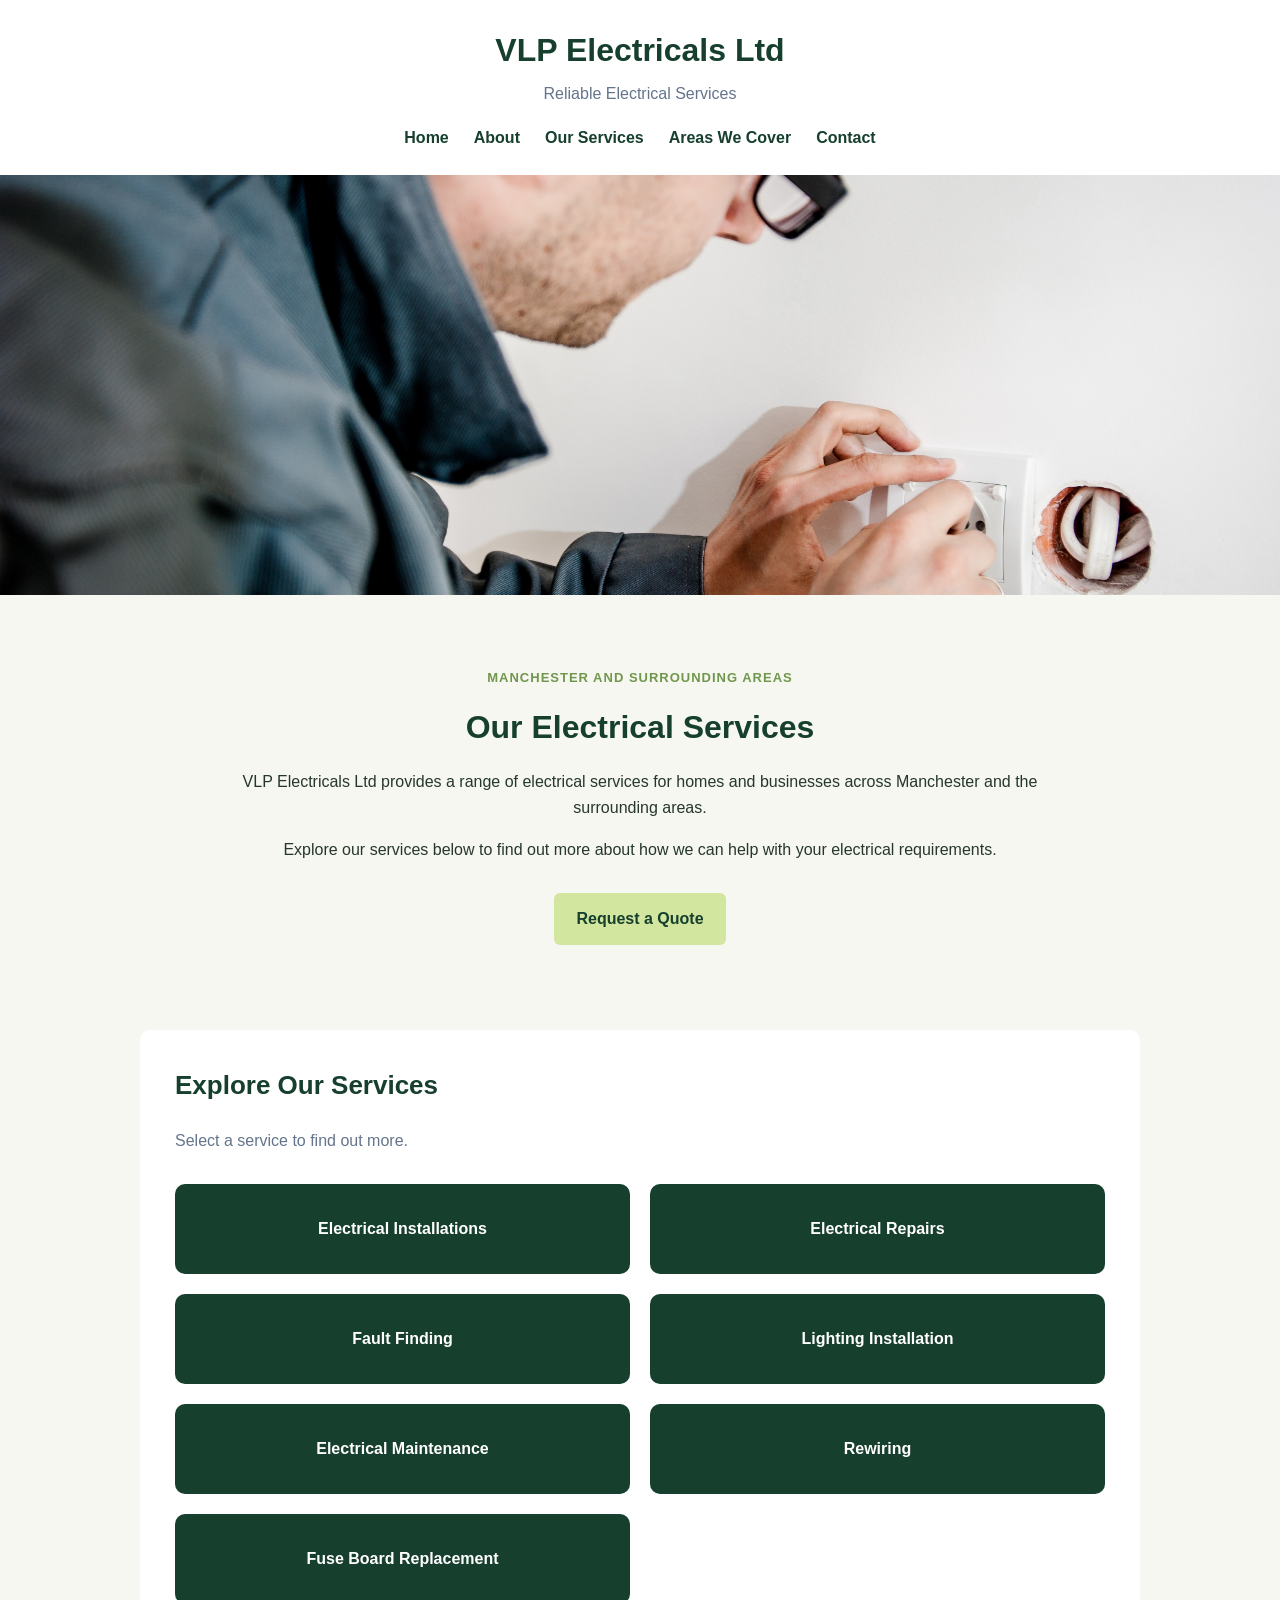
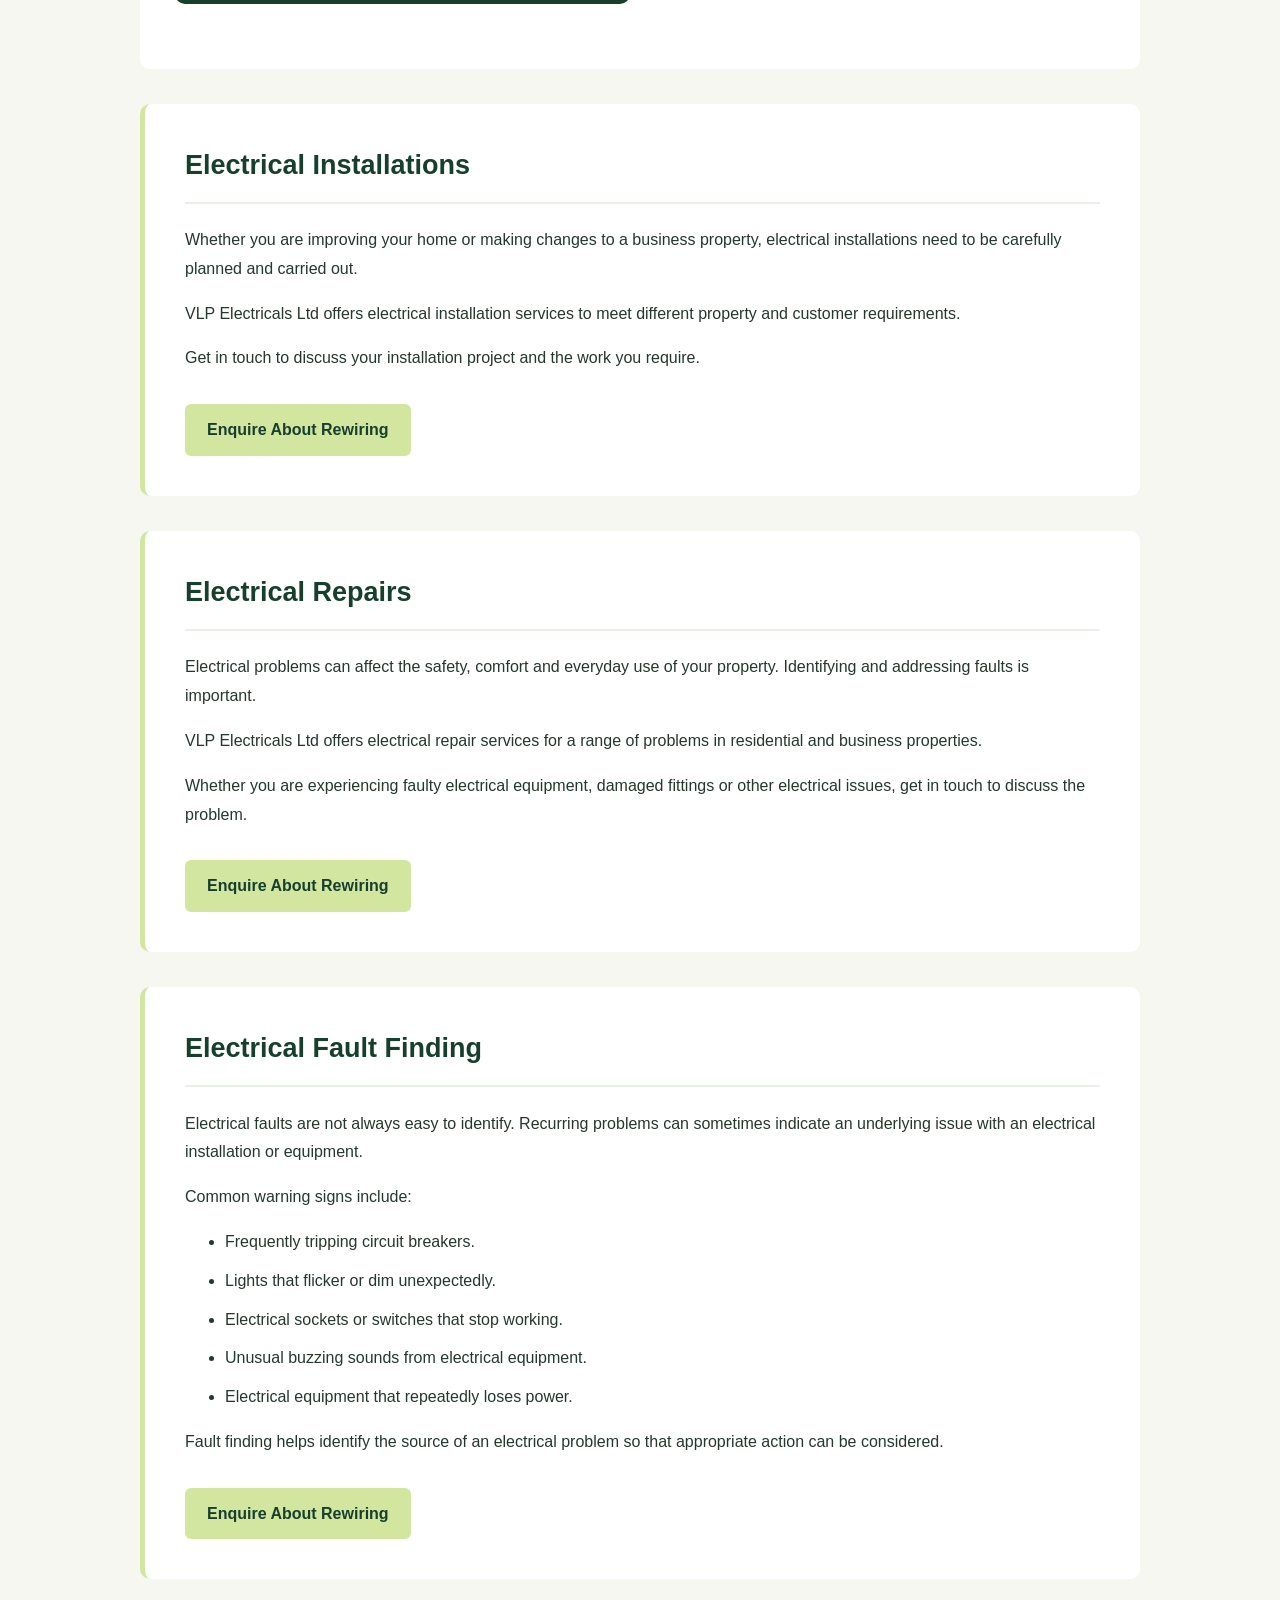
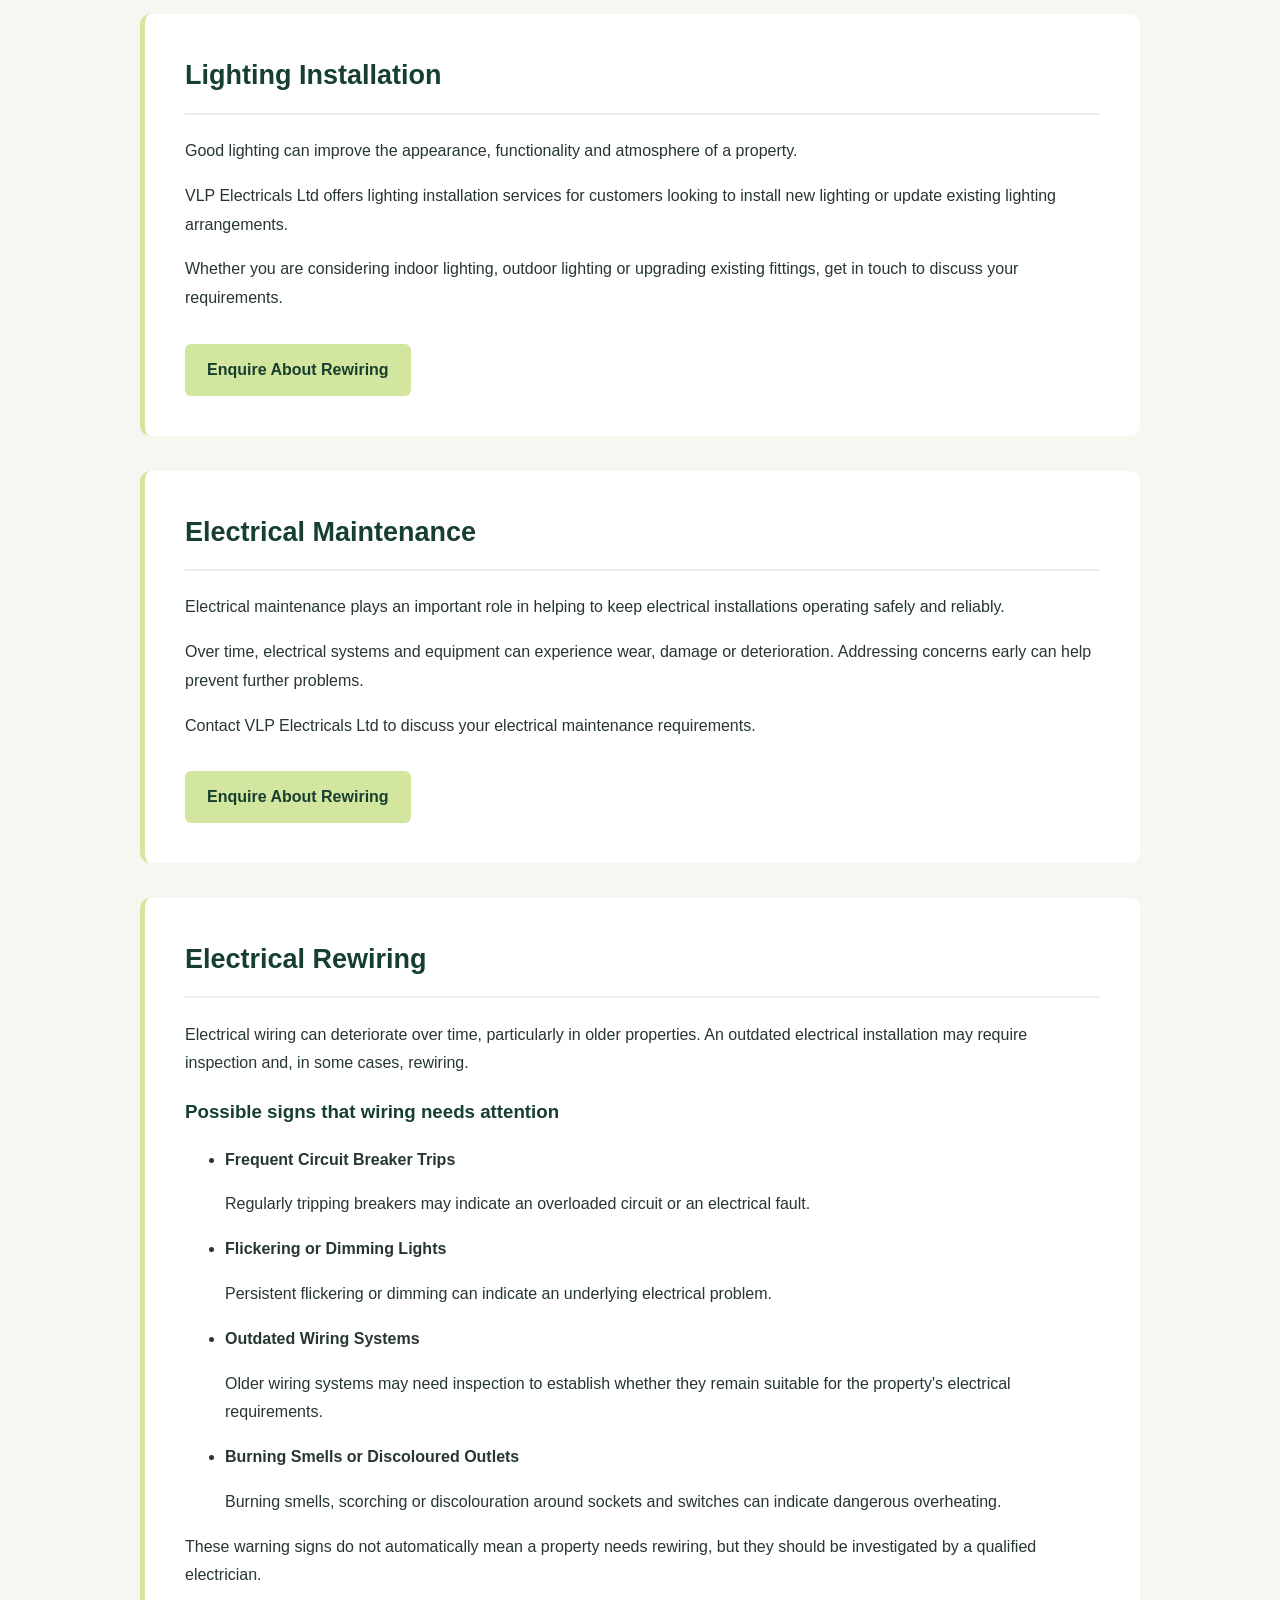
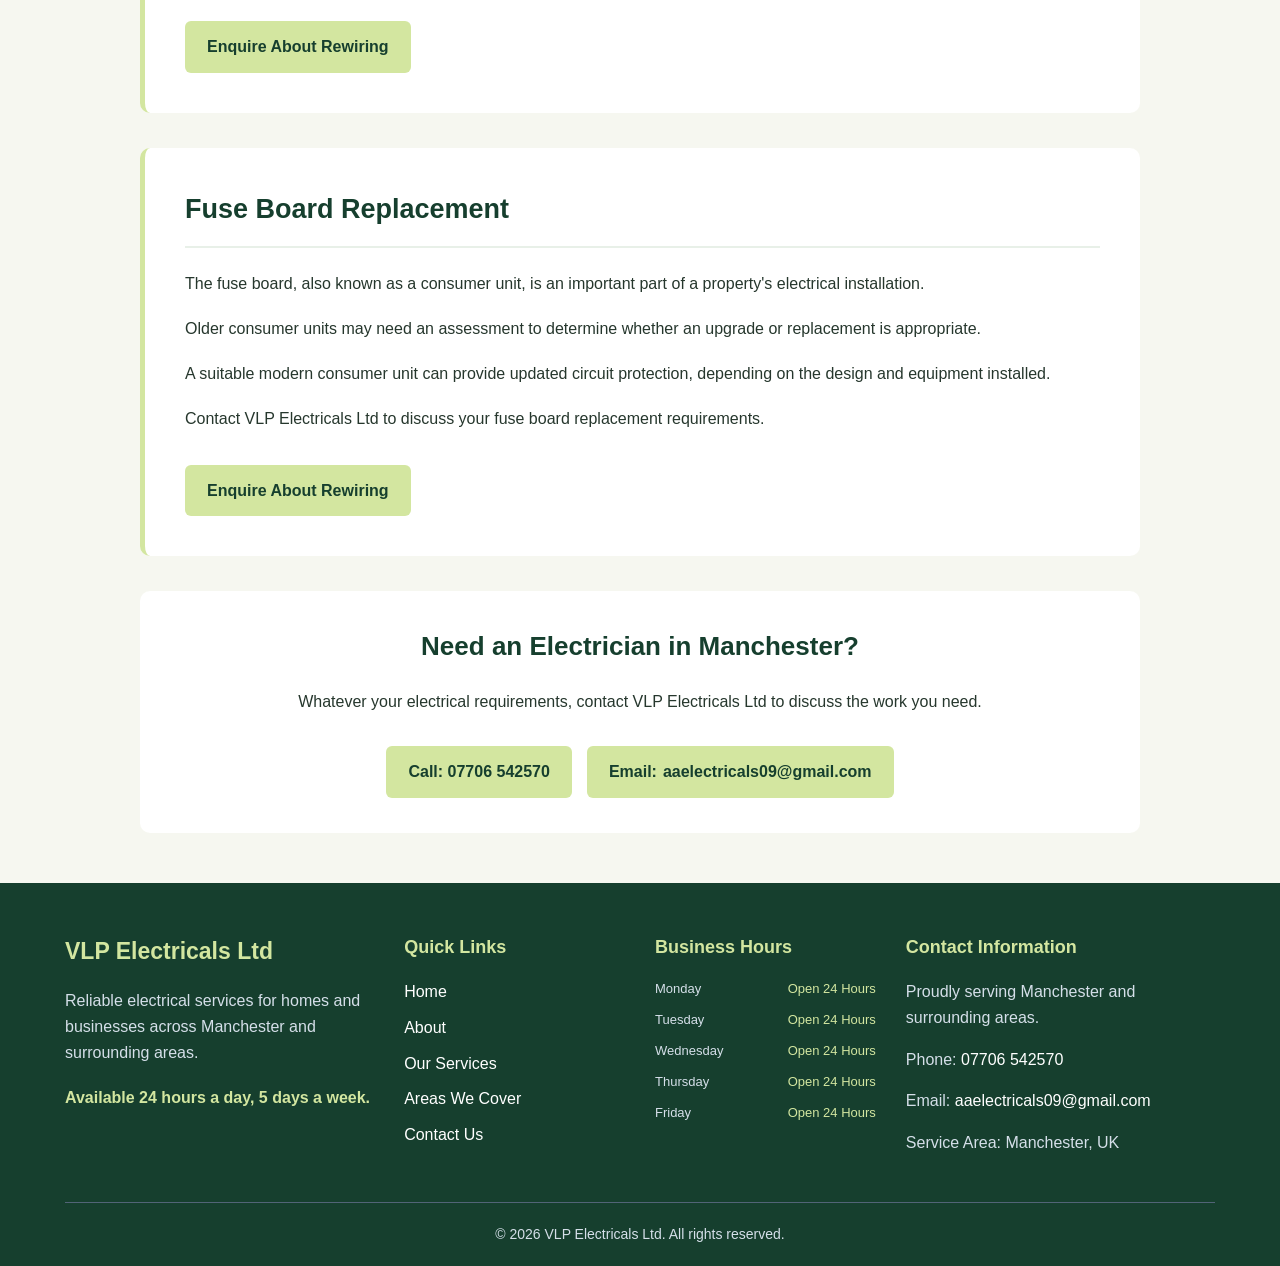
==== services.html @ bc50b450 "Initial commit - VLP Electricals website" ====
<!DOCTYPE html>
<html lang="en">

<head>
    <meta charset="UTF-8">
    <meta name="viewport" content="width=device-width, initial-scale=1.0">

    <title>Electrical Services Manchester | VLP Electricals Ltd</title>

    <meta name="description"
        content="Explore electrical installations, repairs, fault finding, lighting, maintenance, rewiring and fuse board replacement by VLP Electricals Ltd across Manchester.">

    <link rel="stylesheet" href="style.css">
</head>

<body>

    <!-- Business heading -->
    <header class="site-header">

        <h1>VLP Electricals Ltd</h1>
        <p>Reliable Electrical Services</p>

        <nav class="navigation">
            <a href="index.html">Home</a>
            <a href="about.html">About</a>
            <a href="services.html">Our Services</a>
            <a href="areas.html">Areas We Cover</a>
            <a href="contact.html">Contact</a>
        </nav>

    </header>


    <main>

        <!-- Background photograph -->
        <section class="hero-image">
            <img
                src="image/jarmoluk-electrician-1080561.jpg"
                alt="Electrician carrying out electrical work">
        </section>


        <!-- Services introduction -->
        <section class="introduction">

            <p class="location-label">
                Manchester and surrounding areas
            </p>

            <h2>Our Electrical Services</h2>

            <p>
                VLP Electricals Ltd provides a range of electrical
                services for homes and businesses across Manchester
                and the surrounding areas.
            </p>

            <p>
                Explore our services below to find out more about
                how we can help with your electrical requirements.
            </p>

            <a href="contact.html" class="button">
                     Request a Quote
            </a>
        </section>


        <!-- Service navigation -->
        <section class="content-section">

            <h2>Explore Our Services</h2>

            <p class="section-intro">
                Select a service to find out more.
            </p>

            <ul class="service-list">

                <li>
                    <a href="#installations" class="service-button">
                        Electrical Installations
                    </a>
                </li>

                <li>
                    <a href="#repairs" class="service-button">
                        Electrical Repairs
                    </a>
                </li>

                <li>
                    <a href="#fault-finding" class="service-button">
                        Fault Finding
                    </a>
                </li>

                <li>
                    <a href="#lighting" class="service-button">
                        Lighting Installation
                    </a>
                </li>

                <li>
                    <a href="#maintenance" class="service-button">
                        Electrical Maintenance
                    </a>
                </li>

                <li>
                    <a href="#rewiring" class="service-button">
                        Rewiring
                    </a>
                </li>

                <li>
                    <a href="#fuse-board" class="service-button">
                        Fuse Board Replacement
                    </a>
                </li>

            </ul>

        </section>


        <!-- 1. Electrical Installations -->
        <section id="installations" class="content-section service-detail">

            <h2>Electrical Installations</h2>

            <p>
                Whether you are improving your home or making changes
                to a business property, electrical installations
                need to be carefully planned and carried out.
            </p>

            <p>
                VLP Electricals Ltd offers electrical installation
                services to meet different property and customer
                requirements.
            </p>

            <p>
                Get in touch to discuss your installation project
                and the work you require.
            </p>

            <a href="contact.html" class="button">
                  Enquire About Rewiring
            </a>
        </section>


        <!-- 2. Electrical Repairs -->
        <section id="repairs" class="content-section service-detail">

            <h2>Electrical Repairs</h2>

            <p>
                Electrical problems can affect the safety,
                comfort and everyday use of your property.
                Identifying and addressing faults is important.
            </p>

            <p>
                VLP Electricals Ltd offers electrical repair
                services for a range of problems in residential
                and business properties.
            </p>

            <p>
                Whether you are experiencing faulty electrical
                equipment, damaged fittings or other electrical
                issues, get in touch to discuss the problem.
            </p>

            <a href="contact.html" class="button">
                 Enquire About Rewiring
            </a>

        </section>


        <!-- 3. Fault Finding -->
        <section id="fault-finding" class="content-section service-detail">

            <h2>Electrical Fault Finding</h2>

            <p>
                Electrical faults are not always easy to identify.
                Recurring problems can sometimes indicate an
                underlying issue with an electrical installation
                or equipment.
            </p>

            <p>
                Common warning signs include:
            </p>

            <ul>
                <li>Frequently tripping circuit breakers.</li>
                <li>Lights that flicker or dim unexpectedly.</li>
                <li>Electrical sockets or switches that stop working.</li>
                <li>Unusual buzzing sounds from electrical equipment.</li>
                <li>Electrical equipment that repeatedly loses power.</li>
            </ul>

            <p>
                Fault finding helps identify the source of an
                electrical problem so that appropriate action
                can be considered.
            </p>

            <a href="contact.html" class="button">
                Enquire About Rewiring
           </a> 

        </section>


        <!-- 4. Lighting Installation -->
        <section id="lighting" class="content-section service-detail">

            <h2>Lighting Installation</h2>

            <p>
                Good lighting can improve the appearance,
                functionality and atmosphere of a property.
            </p>

            <p>
                VLP Electricals Ltd offers lighting installation
                services for customers looking to install new
                lighting or update existing lighting arrangements.
            </p>

            <p>
                Whether you are considering indoor lighting,
                outdoor lighting or upgrading existing fittings,
                get in touch to discuss your requirements.
            </p>

           <a href="contact.html" class="button">
                Enquire About Rewiring
          </a>

        </section>


        <!-- 5. Electrical Maintenance -->
        <section id="maintenance" class="content-section service-detail">

            <h2>Electrical Maintenance</h2>

            <p>
                Electrical maintenance plays an important role
                in helping to keep electrical installations
                operating safely and reliably.
            </p>

            <p>
                Over time, electrical systems and equipment
                can experience wear, damage or deterioration.
                Addressing concerns early can help prevent
                further problems.
            </p>

            <p>
                Contact VLP Electricals Ltd to discuss your
                electrical maintenance requirements.
            </p>

            <a href="contact.html" class="button">
                Enquire About Rewiring
           </a>

        </section>


        <!-- 6. Rewiring -->
        <section id="rewiring" class="content-section service-detail">

            <h2>Electrical Rewiring</h2>

            <p>
                Electrical wiring can deteriorate over time,
                particularly in older properties. An outdated
                electrical installation may require inspection
                and, in some cases, rewiring.
            </p>

            <h3>Possible signs that wiring needs attention</h3>

            <ul>
                <li>
                    <strong>Frequent Circuit Breaker Trips</strong>
                    <p>
                        Regularly tripping breakers may indicate
                        an overloaded circuit or an electrical fault.
                    </p>
                </li>

                <li>
                    <strong>Flickering or Dimming Lights</strong>
                    <p>
                        Persistent flickering or dimming can
                        indicate an underlying electrical problem.
                    </p>
                </li>

                <li>
                    <strong>Outdated Wiring Systems</strong>
                    <p>
                        Older wiring systems may need inspection
                        to establish whether they remain suitable
                        for the property's electrical requirements.
                    </p>
                </li>

                <li>
                    <strong>Burning Smells or Discoloured Outlets</strong>
                    <p>
                        Burning smells, scorching or discolouration
                        around sockets and switches can indicate
                        dangerous overheating.
                    </p>
                </li>

            </ul>

            <p>
                These warning signs do not automatically mean
                a property needs rewiring, but they should be
                investigated by a qualified electrician.
            </p>

           <a href="contact.html" class="button">
                Enquire About Rewiring
           </a>        

        </section>


        <!-- 7. Fuse Board Replacement -->
        <section id="fuse-board" class="content-section service-detail">

            <h2>Fuse Board Replacement</h2>

            <p>
                The fuse board, also known as a consumer unit,
                is an important part of a property's electrical
                installation.
            </p>

            <p>
                Older consumer units may need an assessment
                to determine whether an upgrade or replacement
                is appropriate.
            </p>

            <p>
                A suitable modern consumer unit can provide
                updated circuit protection, depending on the
                design and equipment installed.
            </p>

            <p>
                Contact VLP Electricals Ltd to discuss your
                fuse board replacement requirements.
            </p>

            <a href="contact.html" class="button">
                 Enquire About Rewiring
            </a>   

        </section>


        <!-- Final contact section -->
        <section class="content-section contact-section">

            <h2>Need an Electrician in Manchester?</h2>

            <p>
                Whatever your electrical requirements,
                contact VLP Electricals Ltd to discuss
                the work you need.
            </p>

            <div class="contact-buttons">

                <a href="tel:+447706542570" class="button">
                    Call: 07706 542570
                </a>

                <p class="contact-email">
                    <strong>Email:</strong>

                    <a href="https://mail.google.com/mail/?view=cm&amp;fs=1&amp;to=aaelectricals09@gmail.com"
                       target="_blank"
                       rel="noopener noreferrer">
                        aaelectricals09@gmail.com
                    </a>
                </p>

            </div>

        </section>

    </main>


    <!-- Footer -->
    <footer class="site-footer">

        <div class="footer-container">

            <!-- Business information -->
            <div class="footer-column footer-brand">

                <h2>VLP Electricals Ltd</h2>

                <p>
                    Reliable electrical services for homes and
                    businesses across Manchester and surrounding areas.
                </p>

                <p class="availability">
                    Available 24 hours a day, 5 days a week.
                </p>

            </div>


            <!-- Quick links -->
            <div class="footer-column">

    <h3>Quick Links</h3>

    <ul>
        <li><a href="index.html">Home</a></li>
        <li><a href="about.html">About</a></li>
        <li><a href="services.html">Our Services</a></li>
        <li><a href="areas.html">Areas We Cover</a></li>
        <li><a href="contact.html">Contact Us</a></li>
    </ul>

</div>


            <!-- Business hours -->
            <div class="footer-column">

                <h3>Business Hours</h3>

                <ul class="business-hours">
                    <li><span>Monday</span><span>Open 24 Hours</span></li>
                    <li><span>Tuesday</span><span>Open 24 Hours</span></li>
                    <li><span>Wednesday</span><span>Open 24 Hours</span></li>
                    <li><span>Thursday</span><span>Open 24 Hours</span></li>
                    <li><span>Friday</span><span>Open 24 Hours</span></li>
                </ul>

            </div>


            <!-- Contact information -->
            <div class="footer-column">

                <h3>Contact Information</h3>

                <p>
                    Proudly serving Manchester and surrounding areas.
                </p>

                <p>
                    Phone:
                    <a href="tel:+447706542570">
                        07706 542570
                    </a>
                </p>

                <p>
                    Email:
                    <a href="https://mail.google.com/mail/?view=cm&amp;fs=1&amp;to=aaelectricals09@gmail.com"
                       target="_blank"
                       rel="noopener noreferrer">
                        aaelectricals09@gmail.com
                    </a>
                </p>

                <p>Service Area: Manchester, UK</p>

            </div>

        </div>


        <!-- Copyright -->
        <div class="footer-bottom">

            <p>
                &copy; 2026 VLP Electricals Ltd.
                All rights reserved.
            </p>

        </div>

    </footer>

</body>
</html>
---- style.css ----
/* =================================
   1. GENERAL SETTINGS
================================= */

:root {
    --forest-green: #163F2E;
    --sage-green: #D3E6A0;
    --sage-dark: #B8D47C;
    --warm-white: #F6F7F0;
    --soft-green: #E8F0E8;
    --text-color: #26372D;
    --muted-color: #64748b;
    --border-color: #D8E2D8;
}

* {
    box-sizing: border-box;
}

html {
    scroll-behavior: smooth;
}

body {
    margin: 0;
    font-family: Arial, sans-serif;
    line-height: 1.6;
    color: var(--text-color);
    background-color: var(--warm-white);
}


/* =================================
   2. BUSINESS HEADER
================================= */

.site-header {
    background-color: white;
    color: var(--forest-green);
    text-align: center;
    padding: 25px 20px;
}

.site-header h1 {
    margin: 0;
    font-size: 32px;
}

.site-header p {
    margin: 5px 0 15px;
    color: var(--muted-color);
}


/* =================================
   3. NAVIGATION
================================= */

.navigation {
    display: flex;
    justify-content: center;
    flex-wrap: wrap;
    gap: 25px;
    margin-top: 18px;
}

.navigation a {
    color: var(--forest-green);
    text-decoration: none;
    font-weight: bold;
}

.navigation a:hover {
    color: #71964D;
}


/* =================================
   4. HERO IMAGE
================================= */

.hero-image {
    width: 100%;
    height: 420px;
    overflow: hidden;
}

.hero-image img {
    width: 100%;
    height: 100%;
    object-fit: cover;
    object-position: center;
    display: block;
}


/* =================================
   5. INTRODUCTION
================================= */

.introduction {
    text-align: center;
    padding: 60px 20px;
    max-width: 850px;
    margin: auto;
}

.location-label {
    color: #71964D;
    font-weight: bold;
    text-transform: uppercase;
    letter-spacing: 1px;
    font-size: 13px;
}

.introduction h2 {
    color: var(--forest-green);
    font-size: 32px;
    margin: 10px 0;
}


/* =================================
   6. GENERAL SECTIONS
================================= */

.content-section {
    max-width: 1000px;
    margin: 25px auto;
    padding: 35px;
    background-color: white;
    border-radius: 10px;
}

.content-section h2 {
    color: var(--forest-green);
    margin-top: 0;
    font-size: 26px;
}

.section-intro {
    color: var(--muted-color);
}


/* =================================
   7. SERVICES
================================= */

.service-list {
    list-style: none;
    padding: 0;
    margin: 25px 0;

    display: grid;
    grid-template-columns: repeat(2, 1fr);
    gap: 15px;
}

.service-button {
    width: 100%;
    min-height: 65px;
    padding: 15px;

    background-color: var(--forest-green);
    color: white;

    border: none;
    border-radius: 8px;

    font-size: 16px;
    font-weight: bold;

    cursor: pointer;
    transition: background-color 0.2s ease;
}

.service-button:hover {
    background-color: var(--sage-green);
    color: var(--forest-green);
}

.service-button:focus-visible {
    outline: 3px solid var(--sage-green);
    outline-offset: 3px;
}


/* Service descriptions */

#service-details {
    background-color: var(--soft-green);
    padding: 25px;
    border-radius: 8px;
    border-left: 4px solid var(--sage-dark);
    margin-top: 25px;
}

#service-details h3 {
    color: var(--forest-green);
    margin-top: 0;
}


/* =================================
   8. AREAS WE COVER
================================= */

.areas-section {
    background-color: var(--soft-green);
}

.areas-section h2 {
    text-align: center;
    background-color: var(--forest-green);
    color: white;

    padding: 15px 20px;
    border-radius: 8px;

    margin-top: 0;
    margin-bottom: 25px;
}

.area-list {
    list-style: none;
    padding: 0;
    margin: 25px 0;

    display: grid;
    grid-template-columns: repeat(2, 1fr);
    gap: 12px;
}

.area-list li {
    background-color: white;
    color: var(--forest-green);

    border: 1px solid var(--border-color);
    border-bottom: 3px solid var(--sage-green);
    border-radius: 8px;

    padding: 15px;
    text-align: center;
    font-weight: bold;
    font-size: 16px;
}


/* =================================
   9. GENERAL BUTTONS
================================= */

.button {
    display: inline-block;

    background-color: var(--sage-green);
    color: var(--forest-green);

    text-decoration: none;
    font-weight: bold;

    padding: 13px 22px;
    border-radius: 6px;

    margin-top: 15px;
    transition: background-color 0.2s ease;
}

.button:hover {
    background-color: var(--sage-dark);
}


/* =================================
   10. CONTACT SECTION
================================= */

.contact-section {
    text-align: center;
}

.contact-buttons {
    display: flex;
    justify-content: center;
    align-items: center;
    flex-wrap: wrap;
    gap: 15px;
}

/* Contact email label */

.contact-email {
    display: inline-flex;
    align-items: center;
    justify-content: center;
    flex-wrap: wrap;
    gap: 6px;

    background-color: #D3E6A0;
    color: var(--forest-green);

    padding: 13px 22px;
    border-radius: 6px;
    margin: 15px 0 0;
}

.contact-email a {
    color: var(--forest-green);
    font-weight: bold;
    text-decoration: none;
}

.contact-email a:hover {
    color: #2E7052;
}

/* Email button, when used */

.email-button {
    background-color: var(--forest-green);
    color: white;
}

.email-button:hover {
    background-color: #2E7052;
}


/* =================================
   11. FOOTER
================================= */

.site-footer {
    background-color: var(--forest-green);
    color: white;

    padding: 50px 25px 20px;
    margin-top: 50px;

    text-align: left;
}

.footer-container {
    max-width: 1150px;
    margin: auto;

    display: grid;
    grid-template-columns: 1.4fr 1fr 1fr 1.4fr;
    gap: 30px;
}

.footer-column h2 {
    color: var(--sage-green);
    font-size: 23px;
    margin-top: 0;
}

.footer-column h3 {
    color: var(--sage-green);
    font-size: 18px;
    margin-top: 0;
}

.footer-column p {
    color: #D5DFE9;
    margin-bottom: 12px;
}

.footer-column ul {
    list-style: none;
    padding: 0;
    margin: 0;
}

.footer-column li {
    margin-bottom: 10px;
}

.footer-column a {
    color: white;
    text-decoration: none;
}

.footer-column a:hover {
    color: var(--sage-green);
}


/* Footer availability */

.availability {
    color: var(--sage-green) !important;
    font-weight: bold;
    margin-top: 20px;
}


/* Business hours */

.business-hours {
    list-style: none;
    padding: 0;
    margin: 0;
}

.business-hours li {
    display: flex;
    justify-content: space-between;
    gap: 12px;

    margin-bottom: 10px;
    color: #D5DFE9;
    font-size: 13px;
}

.business-hours li span:last-child {
    color: var(--sage-green);
    white-space: nowrap;
}


/* Footer copyright */

.footer-bottom {
    max-width: 1150px;
    margin: 35px auto 0;
    padding-top: 20px;

    border-top: 1px solid #526477;
    text-align: center;
}

.footer-bottom p {
    color: #D5DFE9;
    margin: 0;
    font-size: 14px;
}


/* =================================
   12. RESPONSIVE DESIGN
================================= */

/* Tablets */

@media (max-width: 700px) {

    .footer-container {
        grid-template-columns: repeat(2, 1fr);
        gap: 30px 20px;
    }

}

/* Mobile phones */

@media (max-width: 600px) {

    .site-header h1 {
        font-size: 25px;
    }

    .navigation {
        gap: 15px;
    }

    .hero-image {
        height: 250px;
    }

    .introduction {
        padding: 40px 20px;
    }

    .introduction h2 {
        font-size: 25px;
    }

    .content-section {
        margin: 15px;
        padding: 22px;
    }

    .service-list {
        grid-template-columns: 1fr;
    }

    .service-button {
        min-height: 55px;
    }

    .area-list {
        grid-template-columns: 1fr;
    }

    .contact-buttons {
        flex-direction: column;
    }

    .contact-buttons .button {
        width: 100%;
    }

}

/* Smaller mobile phones */

@media (max-width: 450px) {

    .footer-container {
        grid-template-columns: 1fr;
    }

    .business-hours li {
        flex-wrap: wrap;
    }

}

/* About Us section */

.about-section {
    background-color: #E8F0E8;
    padding: 40px;
}

.about-section h2 {
    color: #163F2E;
    border-bottom: 3px solid #D3E6A0;
    padding-bottom: 12px;
    margin-bottom: 20px;
}

.about-section p {
    color: #26372D;
    font-size: 16px;
    line-height: 1.8;
}

.about-section .button {
    margin-top: 15px;
}

/* Why Choose Us */ 

.why-choose-section {
    background-color: white;
}

.why-choose-section h2 {
    color: var(--forest-green);
    margin-bottom: 15px;
}

.benefit-grid {
    display: grid;
    grid-template-columns: repeat(2, 1fr);
    gap: 20px;
    margin: 30px 0;
}

.benefit-card {
    background-color: var(--soft-green);
    padding: 25px;
    border-radius: 8px;
    border-left: 4px solid var(--sage-green);
}

.benefit-card h3 {
    color: var(--forest-green);
    margin-top: 0;
}

.benefit-card p {
    color: var(--text-color);
    line-height: 1.7;
}

@media (max-width: 600px) {
    .benefit-grid {
        grid-template-columns: 1fr;
    }
}

/* Our Commitment to Safety */

.safety-section {
    background-color: var(--soft-green);
    border-left: 5px solid var(--sage-green);
}

.safety-section h2 {
    color: var(--forest-green);
    border-bottom: 2px solid var(--sage-green);
    padding-bottom: 12px;
}

.safety-section p {
    color: var(--text-color);
    line-height: 1.8;
    margin-bottom: 15px;
}

/* SERVICES PAGE - SERVICE NAVIGATION */

.service-list {
    list-style: none;
    padding: 0;
    margin: 30px 0;

    display: grid;
    grid-template-columns: repeat(2, minmax(0, 1fr));
    gap: 20px;
}

.service-list li {
    margin: 0;
}

.service-list .service-button {
    display: flex;
    align-items: center;
    justify-content: center;

    width: 100%;
    min-height: 90px;
    padding: 20px;

    background-color: #163F2E;
    color: #FFFFFF;

    border-radius: 10px;
    text-decoration: none;
    text-align: center;
    font-weight: bold;
    font-size: 16px;

    transition: 0.2s ease;
}

.service-list .service-button:hover {
    background-color: #D3E6A0;
    color: #163F2E;
    transform: translateY(-3px);
}

/* INDIVIDUAL SERVICE DESCRIPTIONS */

.service-detail {
    background-color: #FFFFFF;
    padding: 40px;
    margin: 35px auto;
    border-left: 5px solid #D3E6A0;
    border-radius: 10px;
    scroll-margin-top: 25px;
}

.service-detail h2 {
    color: #163F2E;
    font-size: 27px;
    border-bottom: 2px solid #E8F0E8;
    padding-bottom: 15px;
}

.service-detail h3 {
    color: #163F2E;
}

.service-detail p,
.service-detail li {
    line-height: 1.8;
}

.service-detail li {
    margin-bottom: 10px;
}

/* MOBILE */

@media (max-width: 600px) {
    .service-list {
        grid-template-columns: 1fr;
    }

    .service-list .service-button {
        min-height: 65px;
    }

    .service-detail {
        padding: 23px;
        margin: 20px 15px;
    }
}

/* =================================
   CONTACT PAGE
================================= */

.enquiry-section {
    background-color: #E8F0E8;
    padding: 40px;
}

.enquiry-section h2 {
    color: var(--forest-green);
    text-align: center;
    font-size: 28px;
    margin-bottom: 12px;
}

.enquiry-section > p {
    text-align: center;
    color: var(--text-color);
    margin-bottom: 30px;
}


/* Contact details */

.contact-section a {
    color: var(--forest-green);
    font-weight: bold;
}


/* Form container */

.enquiry-section form {
    max-width: 750px;
    margin: 30px auto 0;
    padding: 30px;
    background-color: #FFFFFF;
    border-radius: 12px;
    box-shadow: 0 3px 12px rgba(22, 63, 46, 0.08);
}

.enquiry-section form [hidden] {
    display: none !important;
}


/* Individual form fields */

.form-group {
    margin-bottom: 22px;
}

.form-group label {
    display: block;
    margin-bottom: 8px;
    color: var(--forest-green);
    font-weight: bold;
    font-size: 15px;
}


/* Input fields, dropdowns and message box */

.form-group input,
.form-group select,
.form-group textarea {
    width: 100%;
    padding: 13px 15px;

    border: 1px solid #D8E2D8;
    border-radius: 7px;

    background-color: #F6F7F0;
    color: var(--text-color);

    font-family: Arial, sans-serif;
    font-size: 15px;
}


/* Message box */

.form-group textarea {
    resize: vertical;
    min-height: 150px;
}


/* Focus effect */

.form-group input:focus,
.form-group select:focus,
.form-group textarea:focus {
    outline: none;
    border-color: var(--forest-green);
    box-shadow: 0 0 0 3px rgba(211, 230, 160, 0.5);
    background-color: #FFFFFF;
}


/* Placeholder text */

.form-group input::placeholder,
.form-group textarea::placeholder {
    color: #8A978D;
}


/* Submit button */

.enquiry-section button.button {
    display: inline-block;
    width: 100%;
    padding: 15px;

    background-color: var(--forest-green);
    color: #FFFFFF;

    border: none;
    border-radius: 7px;

    font-family: Arial, sans-serif;
    font-size: 16px;
    font-weight: bold;

    cursor: pointer;
    transition: background-color 0.2s ease;
}

.enquiry-section button.button:hover {
    background-color: #2E7052;
    color: #FFFFFF;
}


/* Form note */

.form-note {
    margin-top: 15px;
    font-size: 13px;
    color: var(--muted-color);
}


/* Mobile layout */

@media (max-width: 600px) {

    .enquiry-section {
        margin: 15px;
        padding: 20px;
    }

    .enquiry-section form {
        padding: 20px 15px;
    }

    .enquiry-section h2 {
        font-size: 23px;
    }

    .form-group input,
    .form-group select,
    .form-group textarea {
        font-size: 16px;
    }

}
/* Areas map */

.map-section {
    text-align: center;
}

.map-section h2 {
    color: var(--forest-green);
}

.map-container {
    width: 100%;
    overflow: hidden;
    border-radius: 10px;
    margin-top: 25px;
}

.map-container iframe {
    width: 100%;
    height: 400px;
    border: 0;
    display: block;
}

@media (max-width: 600px) {
    .map-container iframe {
        height: 300px;
    }
}
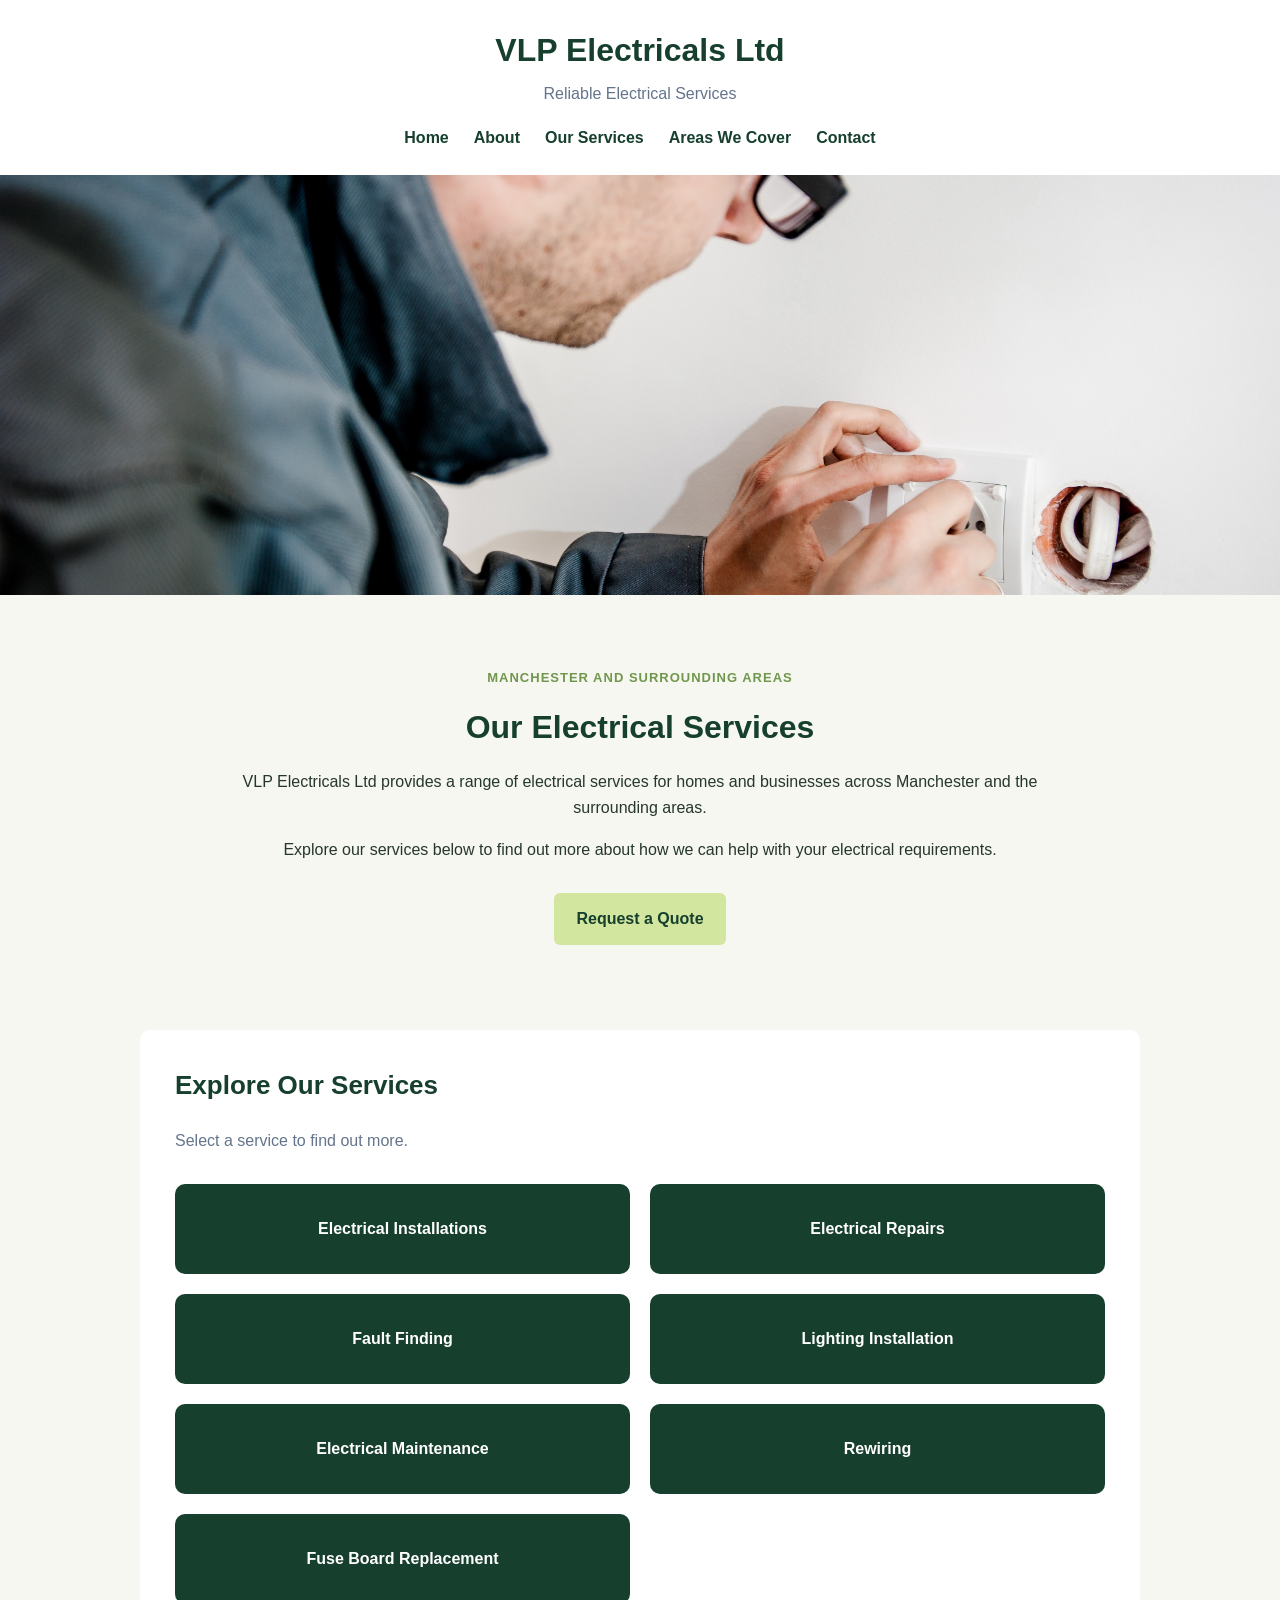
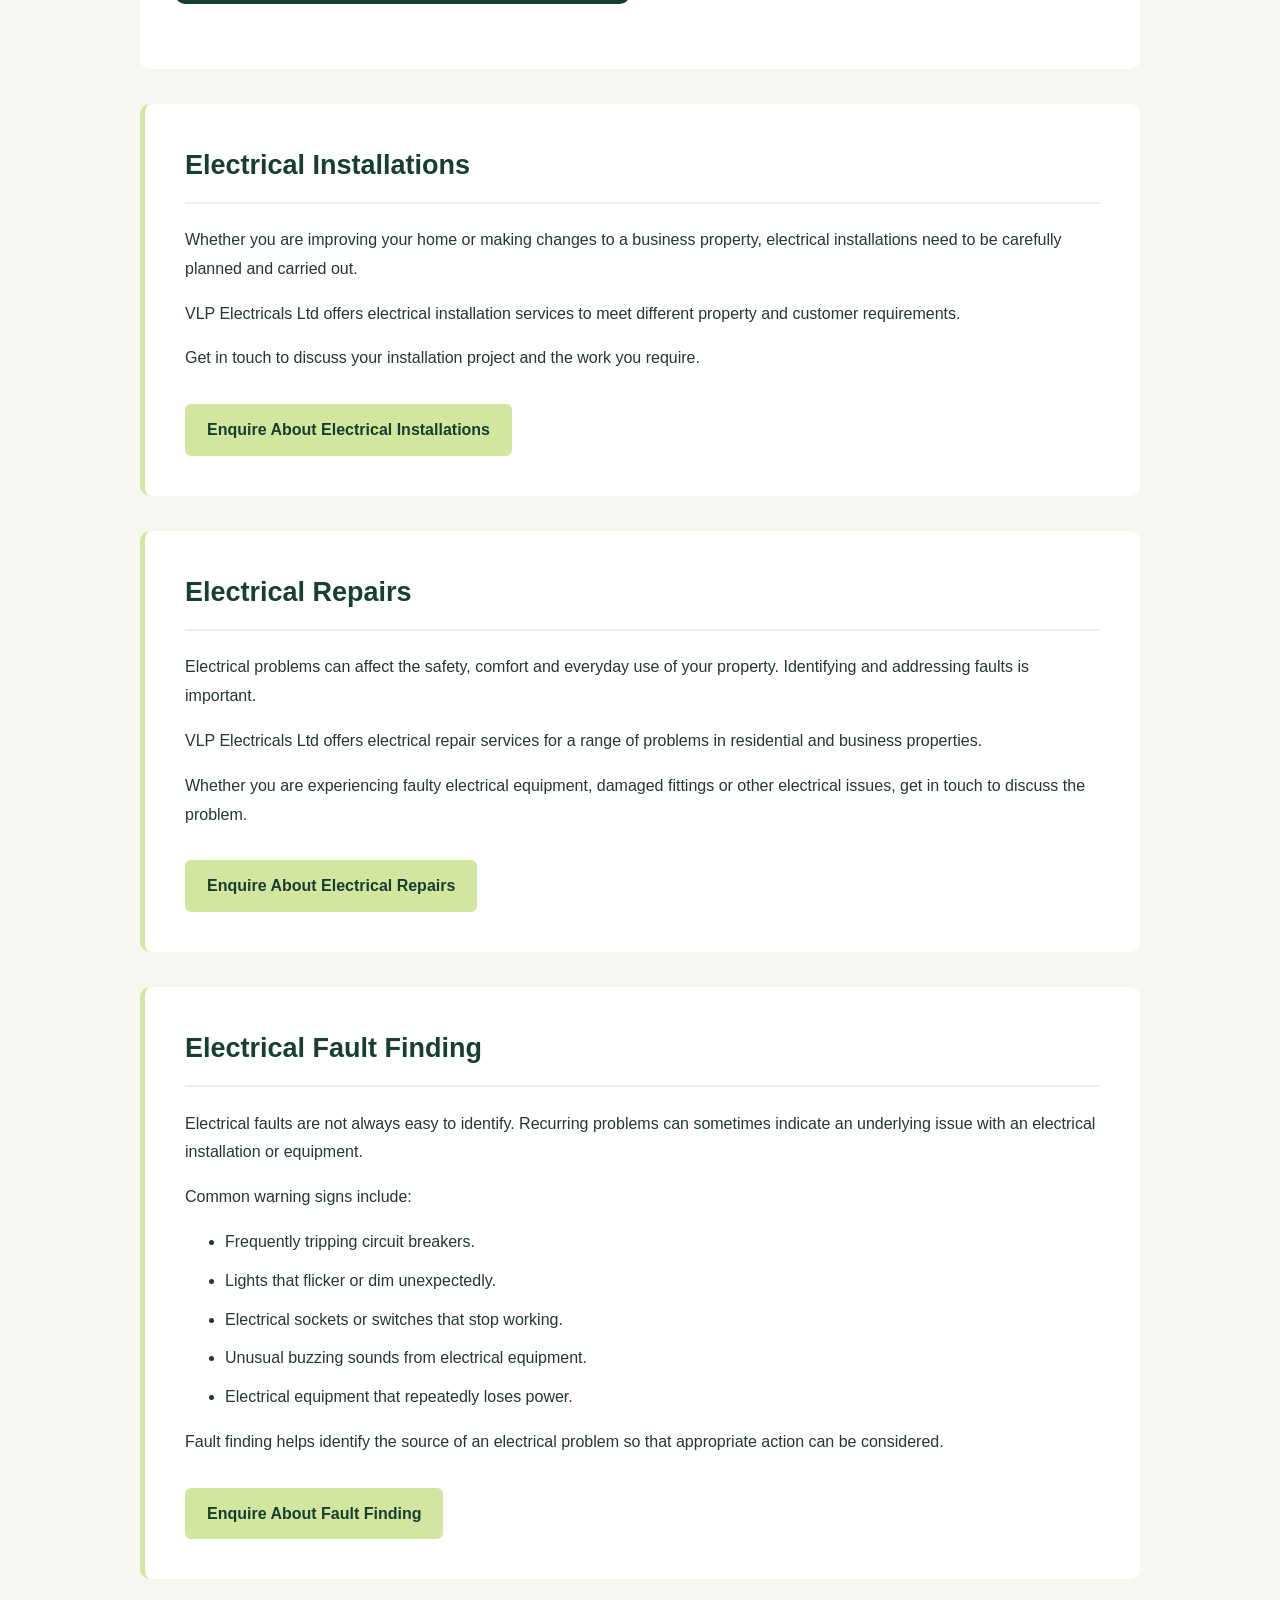
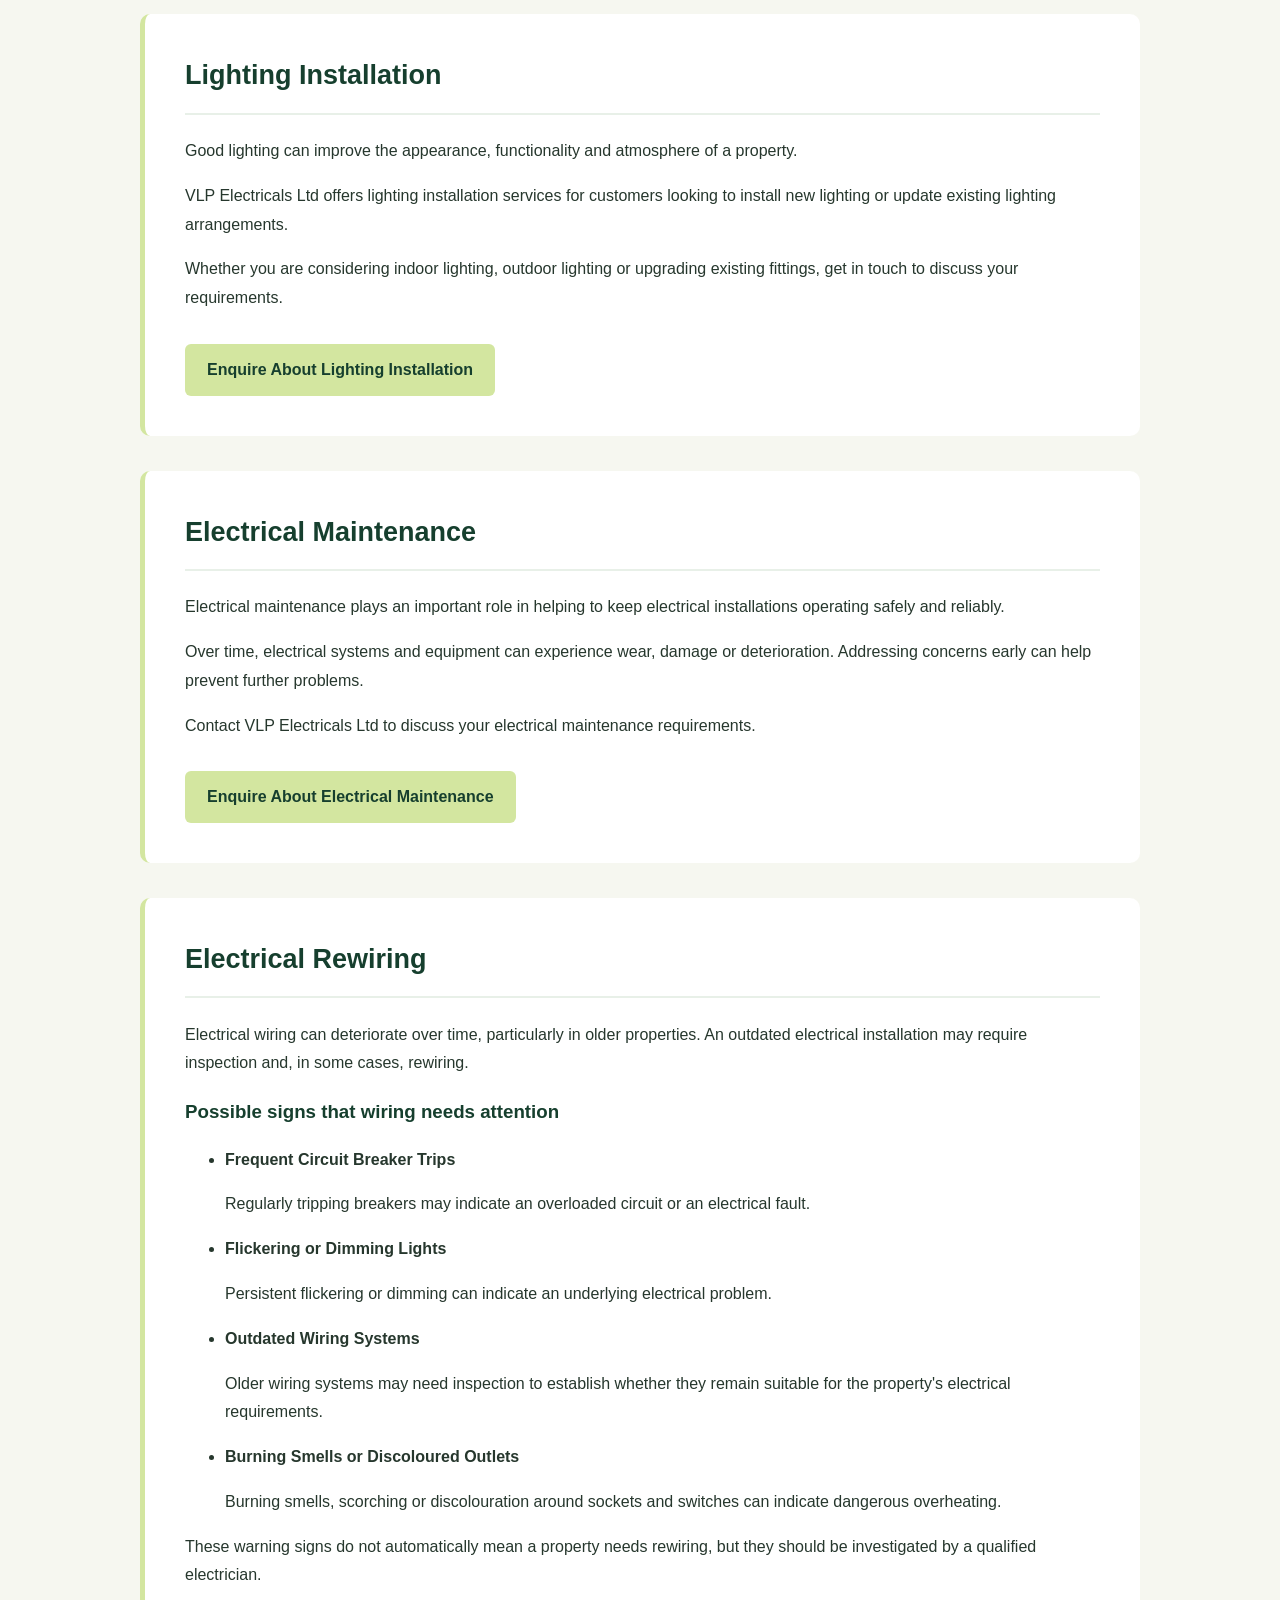
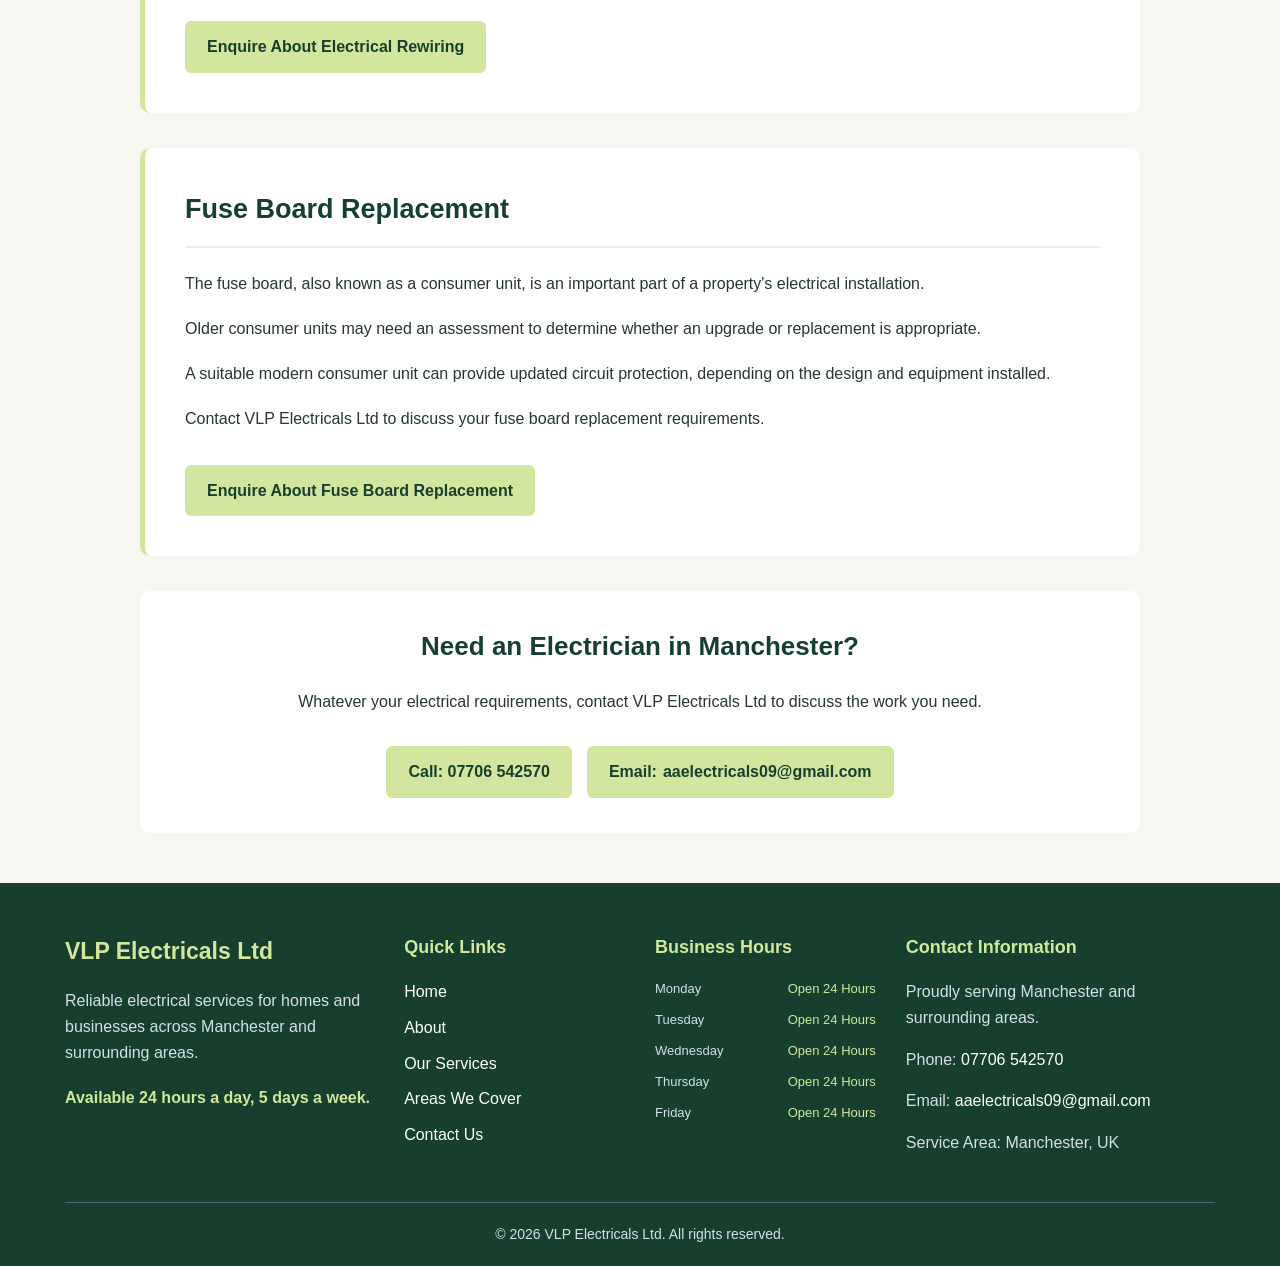
==== commit c80c0e56: "Uptaded htmls" ====
--- a/services.html
+++ b/services.html
@@ -22,12 +22,15 @@
         <h1>VLP Electricals Ltd</h1>
         <p>Reliable Electrical Services</p>
 
-        <nav class="navigation">
+        <!-- Main navigation -->
+        <nav class="navigation" aria-label="Main navigation">
+
             <a href="index.html">Home</a>
             <a href="about.html">About</a>
             <a href="services.html">Our Services</a>
             <a href="areas.html">Areas We Cover</a>
             <a href="contact.html">Contact</a>
+
         </nav>
 
     </header>
@@ -37,9 +40,11 @@
 
         <!-- Background photograph -->
         <section class="hero-image">
+
             <img
                 src="image/jarmoluk-electrician-1080561.jpg"
                 alt="Electrician carrying out electrical work">
+
         </section>
 
 
@@ -64,8 +69,9 @@
             </p>
 
             <a href="contact.html" class="button">
-                     Request a Quote
-            </a>
+                Request a Quote
+            </a>
+
         </section>
 
 
@@ -150,8 +156,9 @@
             </p>
 
             <a href="contact.html" class="button">
-                  Enquire About Rewiring
-            </a>
+                Enquire About Electrical Installations
+            </a>
+
         </section>
 
 
@@ -179,7 +186,7 @@
             </p>
 
             <a href="contact.html" class="button">
-                 Enquire About Rewiring
+                Enquire About Electrical Repairs
             </a>
 
         </section>
@@ -216,8 +223,8 @@
             </p>
 
             <a href="contact.html" class="button">
-                Enquire About Rewiring
-           </a> 
+                Enquire About Fault Finding
+            </a>
 
         </section>
 
@@ -244,9 +251,9 @@
                 get in touch to discuss your requirements.
             </p>
 
-           <a href="contact.html" class="button">
-                Enquire About Rewiring
-          </a>
+            <a href="contact.html" class="button">
+                Enquire About Lighting Installation
+            </a>
 
         </section>
 
@@ -275,8 +282,8 @@
             </p>
 
             <a href="contact.html" class="button">
-                Enquire About Rewiring
-           </a>
+                Enquire About Electrical Maintenance
+            </a>
 
         </section>
 
@@ -296,8 +303,10 @@
             <h3>Possible signs that wiring needs attention</h3>
 
             <ul>
+
                 <li>
                     <strong>Frequent Circuit Breaker Trips</strong>
+
                     <p>
                         Regularly tripping breakers may indicate
                         an overloaded circuit or an electrical fault.
@@ -306,6 +315,7 @@
 
                 <li>
                     <strong>Flickering or Dimming Lights</strong>
+
                     <p>
                         Persistent flickering or dimming can
                         indicate an underlying electrical problem.
@@ -314,6 +324,7 @@
 
                 <li>
                     <strong>Outdated Wiring Systems</strong>
+
                     <p>
                         Older wiring systems may need inspection
                         to establish whether they remain suitable
@@ -323,6 +334,7 @@
 
                 <li>
                     <strong>Burning Smells or Discoloured Outlets</strong>
+
                     <p>
                         Burning smells, scorching or discolouration
                         around sockets and switches can indicate
@@ -338,9 +350,9 @@
                 investigated by a qualified electrician.
             </p>
 
-           <a href="contact.html" class="button">
-                Enquire About Rewiring
-           </a>        
+            <a href="contact.html" class="button">
+                Enquire About Electrical Rewiring
+            </a>
 
         </section>
 
@@ -374,8 +386,8 @@
             </p>
 
             <a href="contact.html" class="button">
-                 Enquire About Rewiring
-            </a>   
+                Enquire About Fuse Board Replacement
+            </a>
 
         </section>
 
@@ -398,6 +410,7 @@
                 </a>
 
                 <p class="contact-email">
+
                     <strong>Email:</strong>
 
                     <a href="https://mail.google.com/mail/?view=cm&amp;fs=1&amp;to=aaelectricals09@gmail.com"
@@ -405,6 +418,7 @@
                        rel="noopener noreferrer">
                         aaelectricals09@gmail.com
                     </a>
+
                 </p>
 
             </div>
@@ -439,17 +453,17 @@
             <!-- Quick links -->
             <div class="footer-column">
 
-    <h3>Quick Links</h3>
-
-    <ul>
-        <li><a href="index.html">Home</a></li>
-        <li><a href="about.html">About</a></li>
-        <li><a href="services.html">Our Services</a></li>
-        <li><a href="areas.html">Areas We Cover</a></li>
-        <li><a href="contact.html">Contact Us</a></li>
-    </ul>
-
-</div>
+                <h3>Quick Links</h3>
+
+                <ul>
+                    <li><a href="index.html">Home</a></li>
+                    <li><a href="about.html">About</a></li>
+                    <li><a href="services.html">Our Services</a></li>
+                    <li><a href="areas.html">Areas We Cover</a></li>
+                    <li><a href="contact.html">Contact Us</a></li>
+                </ul>
+
+            </div>
 
 
             <!-- Business hours -->
--- a/style.css
+++ b/style.css
@@ -1,9 +1,9 @@
-
-
-/* =================================
-   1. GENERAL SETTINGS
-================================= */
-
+/* =========================================================
+   WEBSITE STYLESHEET
+   Clean, consolidated version of the supplied style.css
+   ========================================================= */
+
+/* 1. Global settings */
 :root {
     --forest-green: #163F2E;
     --sage-green: #D3E6A0;
@@ -31,16 +31,12 @@
     background-color: var(--warm-white);
 }
 
-
-/* =================================
-   2. BUSINESS HEADER
-================================= */
-
+/* 2. Header */
 .site-header {
-    background-color: white;
-    color: var(--forest-green);
-    text-align: center;
     padding: 25px 20px;
+    background-color: #FFFFFF;
+    color: var(--forest-green);
+    text-align: center;
 }
 
 .site-header h1 {
@@ -53,11 +49,7 @@
     color: var(--muted-color);
 }
 
-
-/* =================================
-   3. NAVIGATION
-================================= */
-
+/* 3. Navigation */
 .navigation {
     display: flex;
     justify-content: center;
@@ -68,75 +60,64 @@
 
 .navigation a {
     color: var(--forest-green);
+    font-weight: bold;
     text-decoration: none;
-    font-weight: bold;
 }
 
 .navigation a:hover {
     color: #71964D;
 }
 
-
-/* =================================
-   4. HERO IMAGE
-================================= */
-
+/* 4. Hero image */
 .hero-image {
     width: 100%;
-    height: 420px;
+    height: clamp(250px, 35vw, 420px);
     overflow: hidden;
+    background-color: var(--soft-green);
 }
 
 .hero-image img {
+    display: block;
     width: 100%;
     height: 100%;
     object-fit: cover;
     object-position: center;
-    display: block;
-}
-
-
-/* =================================
-   5. INTRODUCTION
-================================= */
-
+}
+
+/* 5. Introduction */
 .introduction {
-    text-align: center;
+    max-width: 850px;
+    margin: 0 auto;
     padding: 60px 20px;
-    max-width: 850px;
-    margin: auto;
+    text-align: center;
 }
 
 .location-label {
     color: #71964D;
-    font-weight: bold;
+    font-size: 13px;
+    font-weight: bold;
+    letter-spacing: 1px;
     text-transform: uppercase;
-    letter-spacing: 1px;
-    font-size: 13px;
 }
 
 .introduction h2 {
+    margin: 10px 0;
     color: var(--forest-green);
     font-size: 32px;
-    margin: 10px 0;
-}
-
-
-/* =================================
-   6. GENERAL SECTIONS
-================================= */
-
+}
+
+/* 6. General content sections */
 .content-section {
     max-width: 1000px;
     margin: 25px auto;
     padding: 35px;
-    background-color: white;
+    background-color: #FFFFFF;
     border-radius: 10px;
 }
 
 .content-section h2 {
-    color: var(--forest-green);
     margin-top: 0;
+    color: var(--forest-green);
     font-size: 26px;
 }
 
@@ -144,128 +125,141 @@
     color: var(--muted-color);
 }
 
-
-/* =================================
-   7. SERVICES
-================================= */
-
+/* 7. Services navigation and buttons */
 .service-list {
+    display: grid;
+    grid-template-columns: repeat(2, minmax(0, 1fr));
+    gap: 20px;
+    margin: 30px 0;
+    padding: 0;
     list-style: none;
-    padding: 0;
-    margin: 25px 0;
-
-    display: grid;
-    grid-template-columns: repeat(2, 1fr);
-    gap: 15px;
+}
+
+.service-list li {
+    margin: 0;
 }
 
 .service-button {
+    display: flex;
+    align-items: center;
+    justify-content: center;
     width: 100%;
-    min-height: 65px;
-    padding: 15px;
-
+    min-height: 90px;
+    padding: 20px;
+    border: 0;
+    border-radius: 10px;
     background-color: var(--forest-green);
-    color: white;
-
-    border: none;
-    border-radius: 8px;
-
+    color: #FFFFFF;
+    font-family: inherit;
     font-size: 16px;
     font-weight: bold;
-
+    text-align: center;
+    text-decoration: none;
     cursor: pointer;
-    transition: background-color 0.2s ease;
+    transition: background-color 0.2s ease, color 0.2s ease, transform 0.2s ease;
 }
 
 .service-button:hover {
     background-color: var(--sage-green);
     color: var(--forest-green);
+    transform: translateY(-3px);
 }
 
 .service-button:focus-visible {
-    outline: 3px solid var(--sage-green);
+    outline: 3px solid var(--sage-dark);
     outline-offset: 3px;
 }
 
-
-/* Service descriptions */
-
+/* Service descriptions shown by the homepage script */
 #service-details {
+    margin-top: 25px;
+    padding: 25px;
+    border-left: 4px solid var(--sage-dark);
+    border-radius: 8px;
     background-color: var(--soft-green);
-    padding: 25px;
-    border-radius: 8px;
-    border-left: 4px solid var(--sage-dark);
-    margin-top: 25px;
 }
 
 #service-details h3 {
-    color: var(--forest-green);
     margin-top: 0;
-}
-
-
-/* =================================
-   8. AREAS WE COVER
-================================= */
-
+    color: var(--forest-green);
+}
+
+/* Individual service sections on services.html */
+.service-detail {
+    margin: 35px auto;
+    padding: 40px;
+    border-left: 5px solid var(--sage-green);
+    border-radius: 10px;
+    background-color: #FFFFFF;
+    scroll-margin-top: 25px;
+}
+
+.service-detail h2 {
+    padding-bottom: 15px;
+    border-bottom: 2px solid var(--soft-green);
+    color: var(--forest-green);
+    font-size: 27px;
+}
+
+.service-detail h3 {
+    color: var(--forest-green);
+}
+
+.service-detail p,
+.service-detail li {
+    line-height: 1.8;
+}
+
+.service-detail li {
+    margin-bottom: 10px;
+}
+
+/* 8. Areas we cover */
 .areas-section {
     background-color: var(--soft-green);
 }
 
 .areas-section h2 {
-    text-align: center;
-    background-color: var(--forest-green);
-    color: white;
-
+    margin-top: 0;
+    margin-bottom: 25px;
     padding: 15px 20px;
     border-radius: 8px;
-
-    margin-top: 0;
-    margin-bottom: 25px;
+    background-color: var(--forest-green);
+    color: #FFFFFF;
+    text-align: center;
 }
 
 .area-list {
+    display: grid;
+    grid-template-columns: repeat(2, minmax(0, 1fr));
+    gap: 12px;
+    margin: 25px 0;
+    padding: 0;
     list-style: none;
-    padding: 0;
-    margin: 25px 0;
-
-    display: grid;
-    grid-template-columns: repeat(2, 1fr);
-    gap: 12px;
 }
 
 .area-list li {
-    background-color: white;
-    color: var(--forest-green);
-
+    padding: 15px;
     border: 1px solid var(--border-color);
     border-bottom: 3px solid var(--sage-green);
     border-radius: 8px;
-
-    padding: 15px;
-    text-align: center;
-    font-weight: bold;
+    background-color: #FFFFFF;
+    color: var(--forest-green);
     font-size: 16px;
-}
-
-
-/* =================================
-   9. GENERAL BUTTONS
-================================= */
-
+    font-weight: bold;
+    text-align: center;
+}
+
+/* 9. General links styled as buttons */
 .button {
     display: inline-block;
-
-    background-color: var(--sage-green);
-    color: var(--forest-green);
-
-    text-decoration: none;
-    font-weight: bold;
-
+    margin-top: 15px;
     padding: 13px 22px;
     border-radius: 6px;
-
-    margin-top: 15px;
+    background-color: var(--sage-green);
+    color: var(--forest-green);
+    font-weight: bold;
+    text-decoration: none;
     transition: background-color 0.2s ease;
 }
 
@@ -273,24 +267,18 @@
     background-color: var(--sage-dark);
 }
 
-
-/* =================================
-   10. CONTACT SECTION
-================================= */
-
+/* 10. Contact section and contact buttons */
 .contact-section {
     text-align: center;
 }
 
 .contact-buttons {
     display: flex;
+    align-items: center;
     justify-content: center;
-    align-items: center;
     flex-wrap: wrap;
     gap: 15px;
 }
-
-/* Contact email label */
 
 .contact-email {
     display: inline-flex;
@@ -298,13 +286,11 @@
     justify-content: center;
     flex-wrap: wrap;
     gap: 6px;
-
-    background-color: #D3E6A0;
-    color: var(--forest-green);
-
+    margin: 15px 0 0;
     padding: 13px 22px;
     border-radius: 6px;
-    margin: 15px 0 0;
+    background-color: var(--sage-green);
+    color: var(--forest-green);
 }
 
 .contact-email a {
@@ -317,62 +303,55 @@
     color: #2E7052;
 }
 
-/* Email button, when used */
-
 .email-button {
     background-color: var(--forest-green);
-    color: white;
+    color: #FFFFFF;
 }
 
 .email-button:hover {
     background-color: #2E7052;
 }
 
-
-/* =================================
-   11. FOOTER
-================================= */
-
+/* 11. Footer */
 .site-footer {
+    margin-top: 50px;
+    padding: 50px 25px 20px;
     background-color: var(--forest-green);
-    color: white;
-
-    padding: 50px 25px 20px;
-    margin-top: 50px;
-
+    color: #FFFFFF;
     text-align: left;
 }
 
 .footer-container {
-    max-width: 1150px;
-    margin: auto;
-
     display: grid;
     grid-template-columns: 1.4fr 1fr 1fr 1.4fr;
     gap: 30px;
+    max-width: 1150px;
+    margin: 0 auto;
+}
+
+.footer-column h2,
+.footer-column h3 {
+    margin-top: 0;
+    color: var(--sage-green);
 }
 
 .footer-column h2 {
-    color: var(--sage-green);
     font-size: 23px;
-    margin-top: 0;
 }
 
 .footer-column h3 {
-    color: var(--sage-green);
     font-size: 18px;
-    margin-top: 0;
 }
 
 .footer-column p {
+    margin-bottom: 12px;
     color: #D5DFE9;
-    margin-bottom: 12px;
 }
 
 .footer-column ul {
+    margin: 0;
+    padding: 0;
     list-style: none;
-    padding: 0;
-    margin: 0;
 }
 
 .footer-column li {
@@ -380,7 +359,7 @@
 }
 
 .footer-column a {
-    color: white;
+    color: #FFFFFF;
     text-decoration: none;
 }
 
@@ -388,29 +367,22 @@
     color: var(--sage-green);
 }
 
-
-/* Footer availability */
-
 .availability {
+    margin-top: 20px;
     color: var(--sage-green) !important;
     font-weight: bold;
-    margin-top: 20px;
-}
-
-
-/* Business hours */
+}
 
 .business-hours {
+    margin: 0;
+    padding: 0;
     list-style: none;
-    padding: 0;
-    margin: 0;
 }
 
 .business-hours li {
     display: flex;
     justify-content: space-between;
     gap: 12px;
-
     margin-bottom: 10px;
     color: #D5DFE9;
     font-size: 13px;
@@ -420,122 +392,36 @@
     color: var(--sage-green);
     white-space: nowrap;
 }
-
-
-/* Footer copyright */
 
 .footer-bottom {
     max-width: 1150px;
     margin: 35px auto 0;
     padding-top: 20px;
-
     border-top: 1px solid #526477;
     text-align: center;
 }
 
 .footer-bottom p {
+    margin: 0;
     color: #D5DFE9;
-    margin: 0;
     font-size: 14px;
 }
 
-
-/* =================================
-   12. RESPONSIVE DESIGN
-================================= */
-
-/* Tablets */
-
-@media (max-width: 700px) {
-
-    .footer-container {
-        grid-template-columns: repeat(2, 1fr);
-        gap: 30px 20px;
-    }
-
-}
-
-/* Mobile phones */
-
-@media (max-width: 600px) {
-
-    .site-header h1 {
-        font-size: 25px;
-    }
-
-    .navigation {
-        gap: 15px;
-    }
-
-    .hero-image {
-        height: 250px;
-    }
-
-    .introduction {
-        padding: 40px 20px;
-    }
-
-    .introduction h2 {
-        font-size: 25px;
-    }
-
-    .content-section {
-        margin: 15px;
-        padding: 22px;
-    }
-
-    .service-list {
-        grid-template-columns: 1fr;
-    }
-
-    .service-button {
-        min-height: 55px;
-    }
-
-    .area-list {
-        grid-template-columns: 1fr;
-    }
-
-    .contact-buttons {
-        flex-direction: column;
-    }
-
-    .contact-buttons .button {
-        width: 100%;
-    }
-
-}
-
-/* Smaller mobile phones */
-
-@media (max-width: 450px) {
-
-    .footer-container {
-        grid-template-columns: 1fr;
-    }
-
-    .business-hours li {
-        flex-wrap: wrap;
-    }
-
-}
-
-/* About Us section */
-
+/* 12. About section */
 .about-section {
-    background-color: #E8F0E8;
     padding: 40px;
+    background-color: var(--soft-green);
 }
 
 .about-section h2 {
-    color: #163F2E;
-    border-bottom: 3px solid #D3E6A0;
+    margin-bottom: 20px;
     padding-bottom: 12px;
-    margin-bottom: 20px;
+    border-bottom: 3px solid var(--sage-green);
+    color: var(--forest-green);
 }
 
 .about-section p {
-    color: #26372D;
+    color: var(--text-color);
     font-size: 16px;
     line-height: 1.8;
 }
@@ -544,34 +430,33 @@
     margin-top: 15px;
 }
 
-/* Why Choose Us */ 
-
+/* 13. Why choose us */
 .why-choose-section {
-    background-color: white;
+    background-color: #FFFFFF;
 }
 
 .why-choose-section h2 {
-    color: var(--forest-green);
     margin-bottom: 15px;
+    color: var(--forest-green);
 }
 
 .benefit-grid {
     display: grid;
-    grid-template-columns: repeat(2, 1fr);
+    grid-template-columns: repeat(2, minmax(0, 1fr));
     gap: 20px;
     margin: 30px 0;
 }
 
 .benefit-card {
+    padding: 25px;
+    border-left: 4px solid var(--sage-green);
+    border-radius: 8px;
     background-color: var(--soft-green);
-    padding: 25px;
-    border-radius: 8px;
-    border-left: 4px solid var(--sage-green);
 }
 
 .benefit-card h3 {
-    color: var(--forest-green);
     margin-top: 0;
+    color: var(--forest-green);
 }
 
 .benefit-card p {
@@ -579,170 +464,60 @@
     line-height: 1.7;
 }
 
-@media (max-width: 600px) {
-    .benefit-grid {
-        grid-template-columns: 1fr;
-    }
-}
-
-/* Our Commitment to Safety */
-
+/* 14. Safety commitment */
 .safety-section {
+    border-left: 5px solid var(--sage-green);
     background-color: var(--soft-green);
-    border-left: 5px solid var(--sage-green);
 }
 
 .safety-section h2 {
-    color: var(--forest-green);
+    padding-bottom: 12px;
     border-bottom: 2px solid var(--sage-green);
-    padding-bottom: 12px;
+    color: var(--forest-green);
 }
 
 .safety-section p {
+    margin-bottom: 15px;
     color: var(--text-color);
     line-height: 1.8;
-    margin-bottom: 15px;
-}
-
-/* SERVICES PAGE - SERVICE NAVIGATION */
-
-.service-list {
-    list-style: none;
-    padding: 0;
-    margin: 30px 0;
-
-    display: grid;
-    grid-template-columns: repeat(2, minmax(0, 1fr));
-    gap: 20px;
-}
-
-.service-list li {
-    margin: 0;
-}
-
-.service-list .service-button {
-    display: flex;
-    align-items: center;
-    justify-content: center;
-
-    width: 100%;
-    min-height: 90px;
-    padding: 20px;
-
-    background-color: #163F2E;
-    color: #FFFFFF;
-
-    border-radius: 10px;
-    text-decoration: none;
-    text-align: center;
-    font-weight: bold;
-    font-size: 16px;
-
-    transition: 0.2s ease;
-}
-
-.service-list .service-button:hover {
-    background-color: #D3E6A0;
-    color: #163F2E;
-    transform: translateY(-3px);
-}
-
-/* INDIVIDUAL SERVICE DESCRIPTIONS */
-
-.service-detail {
-    background-color: #FFFFFF;
+}
+
+/* 15. Contact page and enquiry form */
+.enquiry-section {
     padding: 40px;
-    margin: 35px auto;
-    border-left: 5px solid #D3E6A0;
-    border-radius: 10px;
-    scroll-margin-top: 25px;
-}
-
-.service-detail h2 {
-    color: #163F2E;
-    font-size: 27px;
-    border-bottom: 2px solid #E8F0E8;
-    padding-bottom: 15px;
-}
-
-.service-detail h3 {
-    color: #163F2E;
-}
-
-.service-detail p,
-.service-detail li {
-    line-height: 1.8;
-}
-
-.service-detail li {
-    margin-bottom: 10px;
-}
-
-/* MOBILE */
-
-@media (max-width: 600px) {
-    .service-list {
-        grid-template-columns: 1fr;
-    }
-
-    .service-list .service-button {
-        min-height: 65px;
-    }
-
-    .service-detail {
-        padding: 23px;
-        margin: 20px 15px;
-    }
-}
-
-/* =================================
-   CONTACT PAGE
-================================= */
-
-.enquiry-section {
-    background-color: #E8F0E8;
-    padding: 40px;
+    background-color: var(--soft-green);
 }
 
 .enquiry-section h2 {
-    color: var(--forest-green);
-    text-align: center;
+    margin-bottom: 12px;
+    color: var(--forest-green);
     font-size: 28px;
-    margin-bottom: 12px;
+    text-align: center;
 }
 
 .enquiry-section > p {
-    text-align: center;
+    margin-bottom: 30px;
     color: var(--text-color);
-    margin-bottom: 30px;
-}
-
-
-/* Contact details */
+    text-align: center;
+}
 
 .contact-section a {
     color: var(--forest-green);
     font-weight: bold;
 }
-
-
-/* Form container */
 
 .enquiry-section form {
     max-width: 750px;
     margin: 30px auto 0;
     padding: 30px;
+    border-radius: 12px;
     background-color: #FFFFFF;
-    border-radius: 12px;
     box-shadow: 0 3px 12px rgba(22, 63, 46, 0.08);
 }
 
 .enquiry-section form [hidden] {
     display: none !important;
 }
-
-
-/* Individual form fields */
 
 .form-group {
     margin-bottom: 22px;
@@ -752,75 +527,53 @@
     display: block;
     margin-bottom: 8px;
     color: var(--forest-green);
-    font-weight: bold;
     font-size: 15px;
-}
-
-
-/* Input fields, dropdowns and message box */
+    font-weight: bold;
+}
 
 .form-group input,
 .form-group select,
 .form-group textarea {
     width: 100%;
     padding: 13px 15px;
-
-    border: 1px solid #D8E2D8;
+    border: 1px solid var(--border-color);
     border-radius: 7px;
-
-    background-color: #F6F7F0;
+    background-color: var(--warm-white);
     color: var(--text-color);
-
     font-family: Arial, sans-serif;
     font-size: 15px;
 }
 
-
-/* Message box */
-
 .form-group textarea {
+    min-height: 150px;
     resize: vertical;
-    min-height: 150px;
-}
-
-
-/* Focus effect */
+}
 
 .form-group input:focus,
 .form-group select:focus,
 .form-group textarea:focus {
     outline: none;
     border-color: var(--forest-green);
+    background-color: #FFFFFF;
     box-shadow: 0 0 0 3px rgba(211, 230, 160, 0.5);
-    background-color: #FFFFFF;
-}
-
-
-/* Placeholder text */
+}
 
 .form-group input::placeholder,
 .form-group textarea::placeholder {
     color: #8A978D;
 }
-
-
-/* Submit button */
 
 .enquiry-section button.button {
     display: inline-block;
     width: 100%;
     padding: 15px;
-
+    border: none;
+    border-radius: 7px;
     background-color: var(--forest-green);
     color: #FFFFFF;
-
-    border: none;
-    border-radius: 7px;
-
     font-family: Arial, sans-serif;
     font-size: 16px;
     font-weight: bold;
-
     cursor: pointer;
     transition: background-color 0.2s ease;
 }
@@ -830,19 +583,91 @@
     color: #FFFFFF;
 }
 
-
-/* Form note */
-
 .form-note {
     margin-top: 15px;
+    color: var(--muted-color);
     font-size: 13px;
-    color: var(--muted-color);
-}
-
-
-/* Mobile layout */
+}
+
+/* 16. Areas map */
+.map-section {
+    text-align: center;
+}
+
+.map-section h2 {
+    color: var(--forest-green);
+}
+
+.map-container {
+    width: 100%;
+    margin-top: 25px;
+    overflow: hidden;
+    border-radius: 10px;
+}
+
+.map-container iframe {
+    display: block;
+    width: 100%;
+    height: 400px;
+    border: 0;
+}
+
+/* 17. Responsive layouts */
+@media (max-width: 700px) {
+    .footer-container {
+        grid-template-columns: repeat(2, minmax(0, 1fr));
+        gap: 30px 20px;
+    }
+}
 
 @media (max-width: 600px) {
+    .site-header h1 {
+        font-size: 25px;
+    }
+
+    .navigation {
+        gap: 15px;
+    }
+
+    .hero-image {
+        height: 250px;
+    }
+
+    .introduction {
+        padding: 40px 20px;
+    }
+
+    .introduction h2 {
+        font-size: 25px;
+    }
+
+    .content-section {
+        margin: 15px;
+        padding: 22px;
+    }
+
+    .service-list,
+    .area-list,
+    .benefit-grid {
+        grid-template-columns: 1fr;
+    }
+
+    .service-button {
+        min-height: 65px;
+    }
+
+    .service-detail {
+        margin: 20px 15px;
+        padding: 23px;
+    }
+
+    .contact-buttons {
+        flex-direction: column;
+    }
+
+    .contact-buttons .button {
+        width: 100%;
+    }
 
     .enquiry-section {
         margin: 15px;
@@ -863,33 +688,17 @@
         font-size: 16px;
     }
 
-}
-/* Areas map */
-
-.map-section {
-    text-align: center;
-}
-
-.map-section h2 {
-    color: var(--forest-green);
-}
-
-.map-container {
-    width: 100%;
-    overflow: hidden;
-    border-radius: 10px;
-    margin-top: 25px;
-}
-
-.map-container iframe {
-    width: 100%;
-    height: 400px;
-    border: 0;
-    display: block;
-}
-
-@media (max-width: 600px) {
     .map-container iframe {
         height: 300px;
     }
-}+}
+
+@media (max-width: 450px) {
+    .footer-container {
+        grid-template-columns: 1fr;
+    }
+
+    .business-hours li {
+        flex-wrap: wrap;
+    }
+}
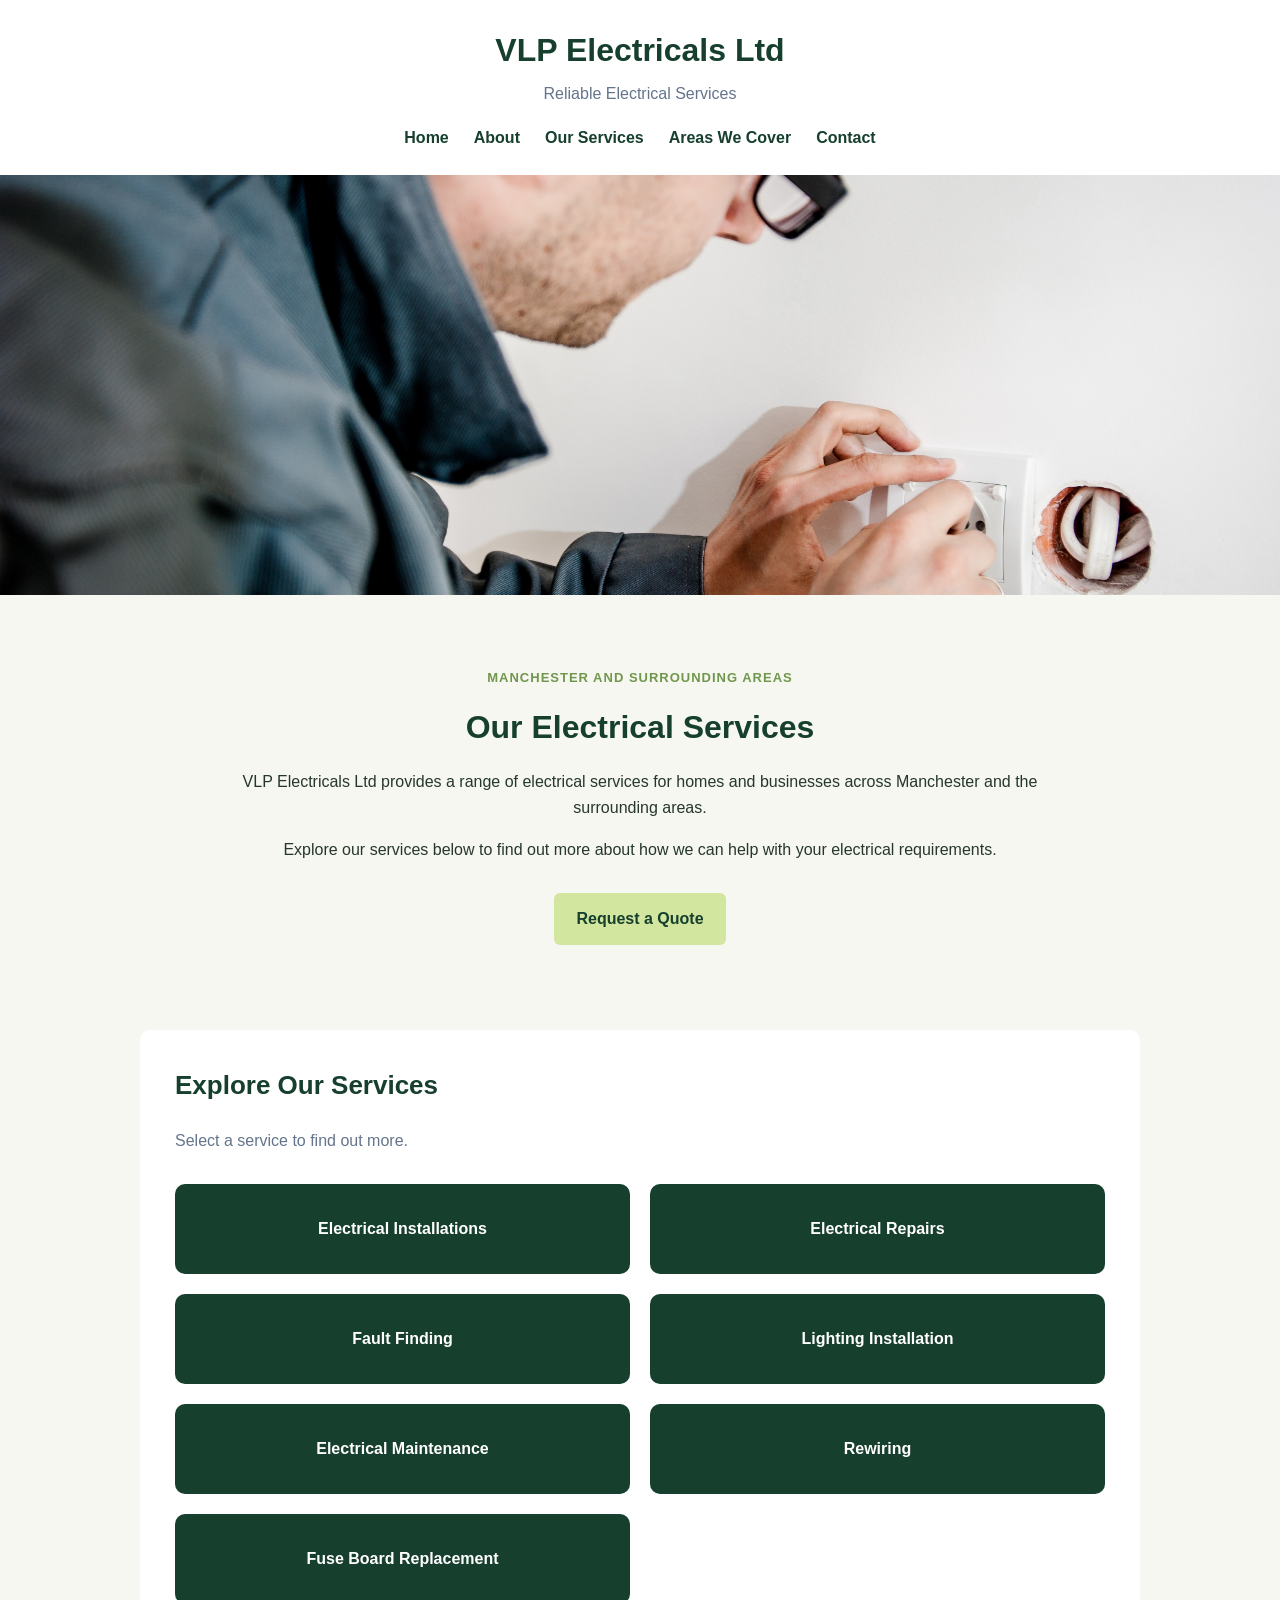
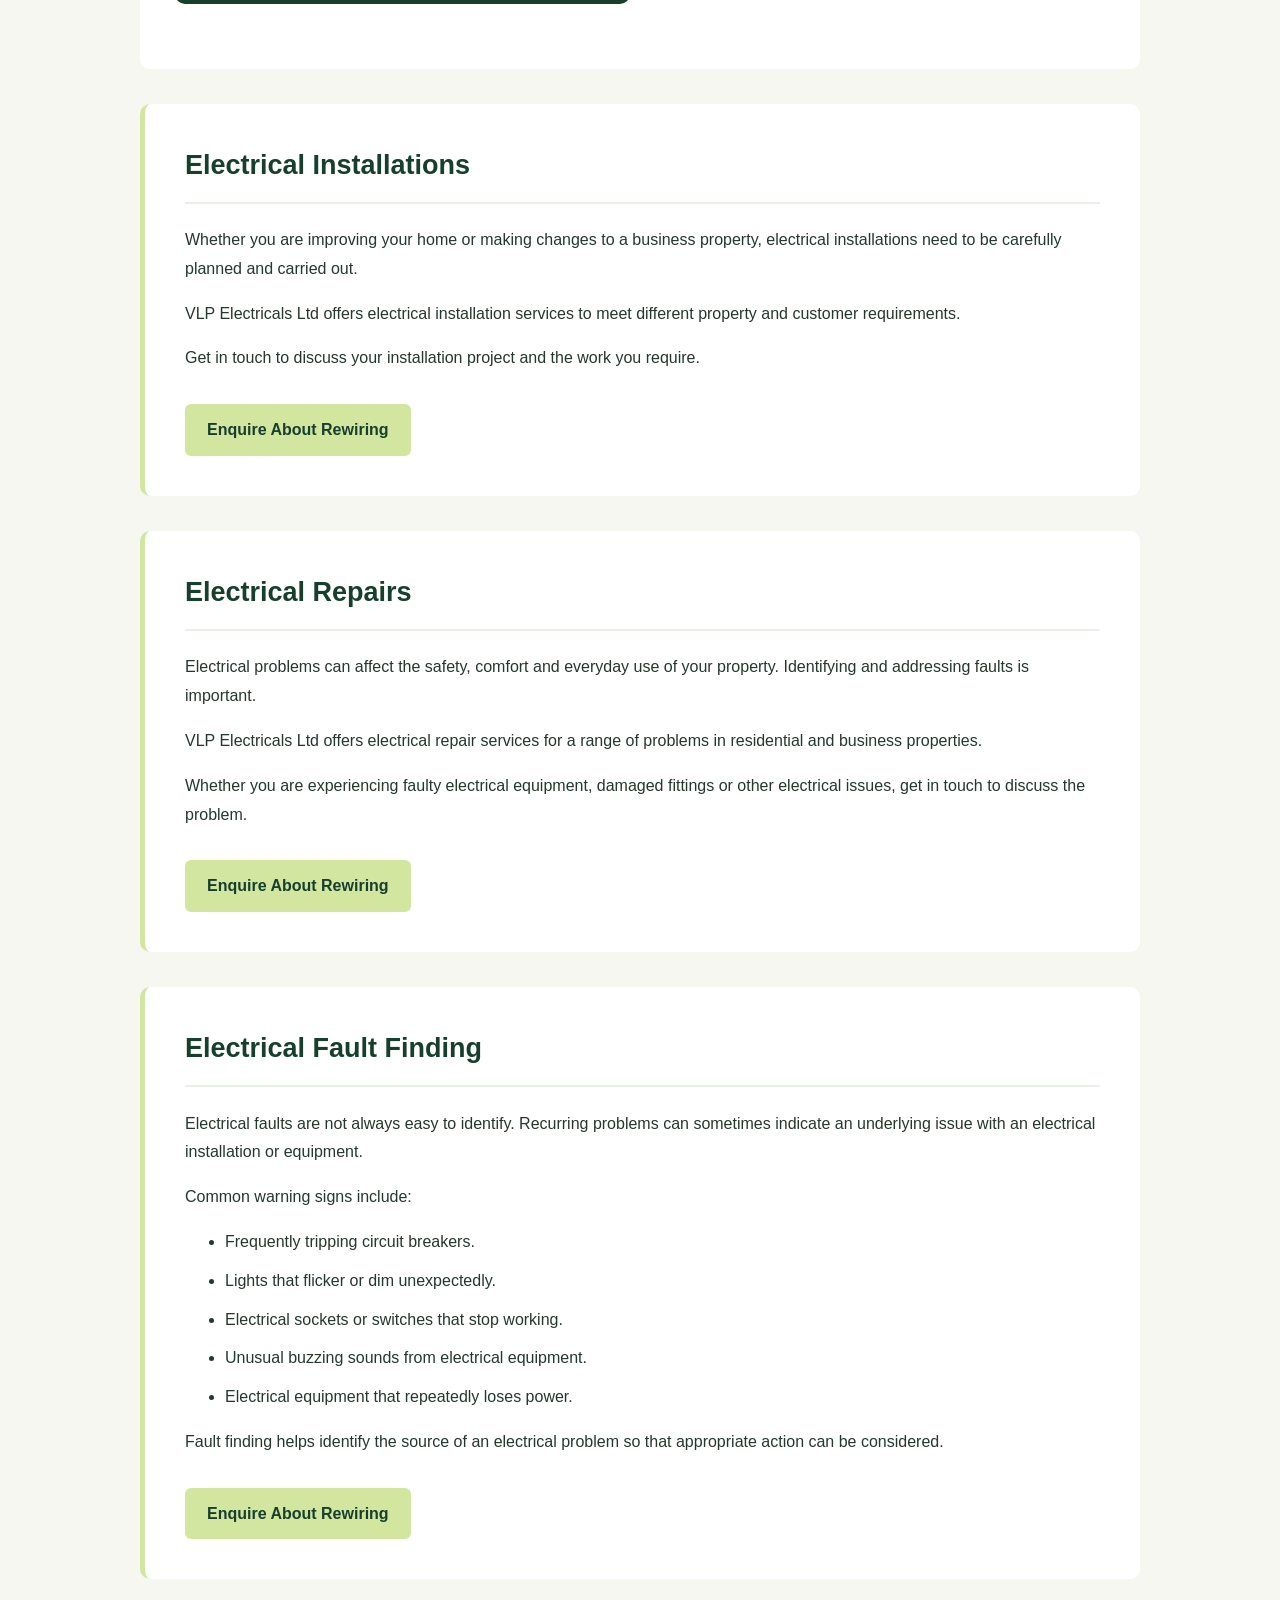
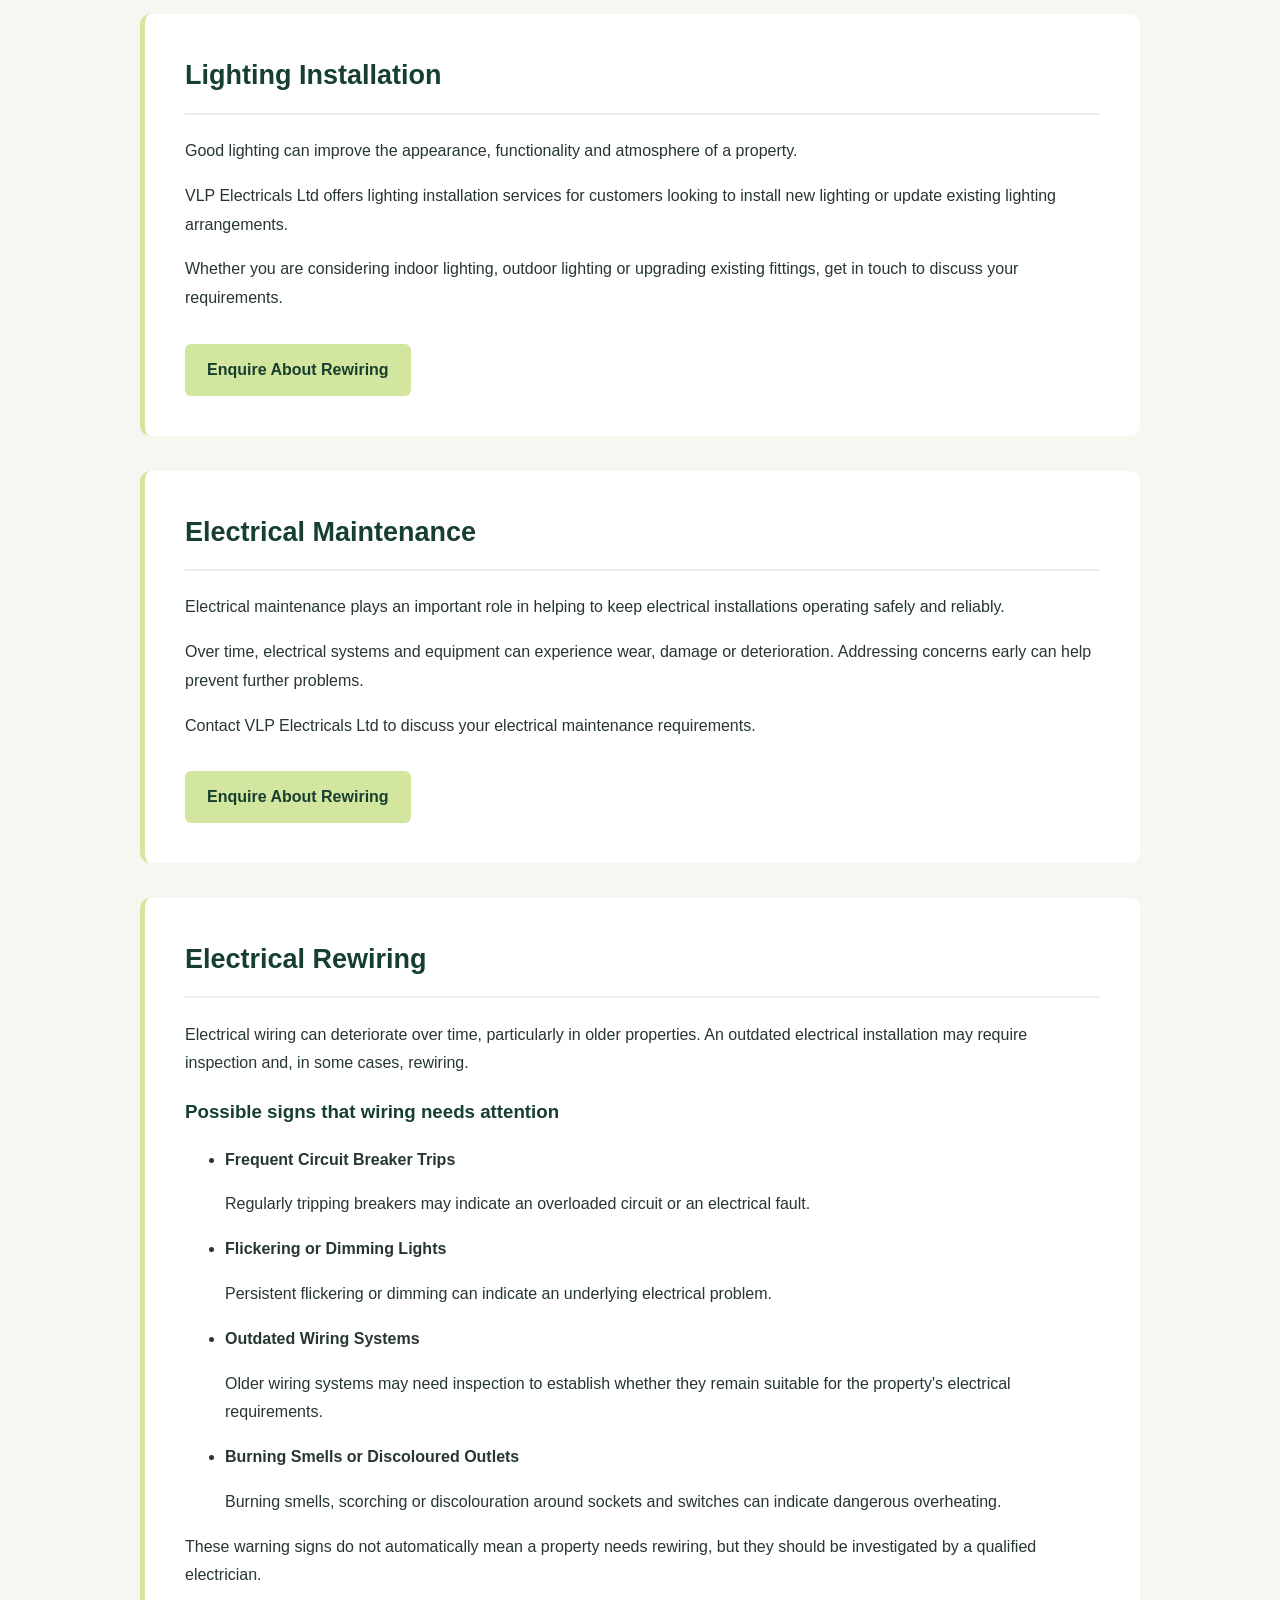
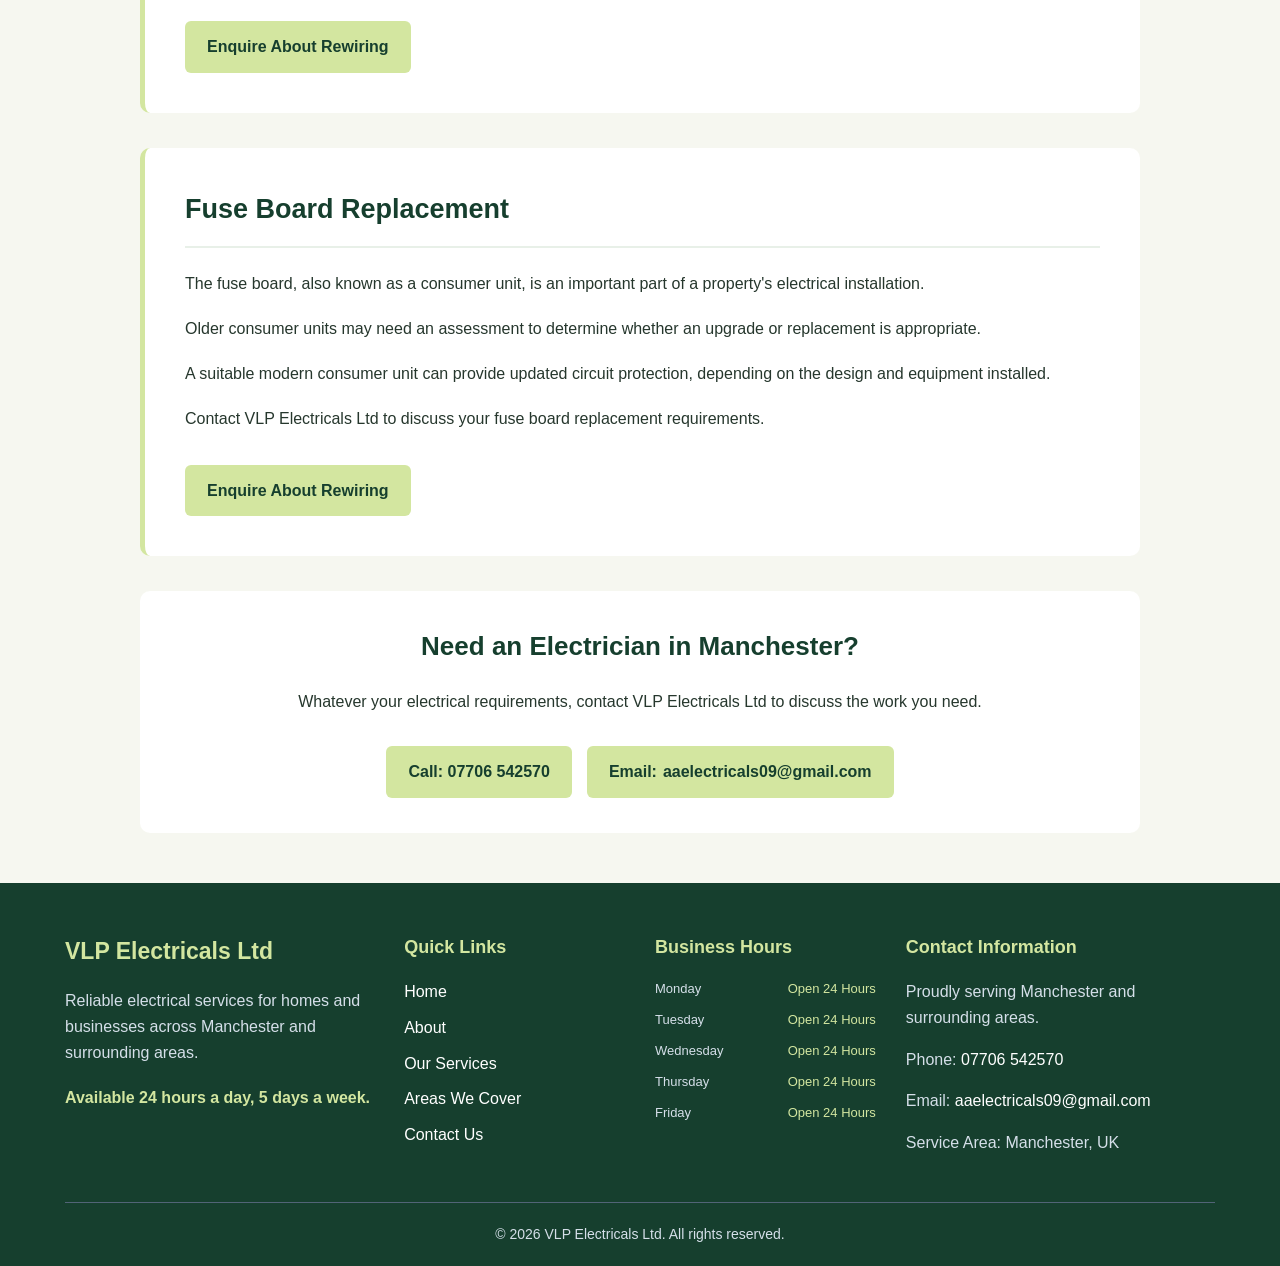
==== commit 99cb8984: "services.html" ====
--- a/services.html
+++ b/services.html
@@ -22,15 +22,12 @@
         <h1>VLP Electricals Ltd</h1>
         <p>Reliable Electrical Services</p>
 
-        <!-- Main navigation -->
-        <nav class="navigation" aria-label="Main navigation">
-
+        <nav class="navigation">
             <a href="index.html">Home</a>
             <a href="about.html">About</a>
             <a href="services.html">Our Services</a>
             <a href="areas.html">Areas We Cover</a>
             <a href="contact.html">Contact</a>
-
         </nav>
 
     </header>
@@ -40,11 +37,9 @@
 
         <!-- Background photograph -->
         <section class="hero-image">
-
             <img
                 src="image/jarmoluk-electrician-1080561.jpg"
                 alt="Electrician carrying out electrical work">
-
         </section>
 
 
@@ -69,9 +64,8 @@
             </p>
 
             <a href="contact.html" class="button">
-                Request a Quote
+                     Request a Quote
             </a>
-
         </section>
 
 
@@ -156,9 +150,8 @@
             </p>
 
             <a href="contact.html" class="button">
-                Enquire About Electrical Installations
+                  Enquire About Rewiring
             </a>
-
         </section>
 
 
@@ -186,7 +179,7 @@
             </p>
 
             <a href="contact.html" class="button">
-                Enquire About Electrical Repairs
+                 Enquire About Rewiring
             </a>
 
         </section>
@@ -223,8 +216,8 @@
             </p>
 
             <a href="contact.html" class="button">
-                Enquire About Fault Finding
-            </a>
+                Enquire About Rewiring
+           </a> 
 
         </section>
 
@@ -251,9 +244,9 @@
                 get in touch to discuss your requirements.
             </p>
 
-            <a href="contact.html" class="button">
-                Enquire About Lighting Installation
-            </a>
+           <a href="contact.html" class="button">
+                Enquire About Rewiring
+          </a>
 
         </section>
 
@@ -282,8 +275,8 @@
             </p>
 
             <a href="contact.html" class="button">
-                Enquire About Electrical Maintenance
-            </a>
+                Enquire About Rewiring
+           </a>
 
         </section>
 
@@ -303,10 +296,8 @@
             <h3>Possible signs that wiring needs attention</h3>
 
             <ul>
-
                 <li>
                     <strong>Frequent Circuit Breaker Trips</strong>
-
                     <p>
                         Regularly tripping breakers may indicate
                         an overloaded circuit or an electrical fault.
@@ -315,7 +306,6 @@
 
                 <li>
                     <strong>Flickering or Dimming Lights</strong>
-
                     <p>
                         Persistent flickering or dimming can
                         indicate an underlying electrical problem.
@@ -324,7 +314,6 @@
 
                 <li>
                     <strong>Outdated Wiring Systems</strong>
-
                     <p>
                         Older wiring systems may need inspection
                         to establish whether they remain suitable
@@ -334,7 +323,6 @@
 
                 <li>
                     <strong>Burning Smells or Discoloured Outlets</strong>
-
                     <p>
                         Burning smells, scorching or discolouration
                         around sockets and switches can indicate
@@ -350,9 +338,9 @@
                 investigated by a qualified electrician.
             </p>
 
-            <a href="contact.html" class="button">
-                Enquire About Electrical Rewiring
-            </a>
+           <a href="contact.html" class="button">
+                Enquire About Rewiring
+           </a>        
 
         </section>
 
@@ -386,8 +374,8 @@
             </p>
 
             <a href="contact.html" class="button">
-                Enquire About Fuse Board Replacement
-            </a>
+                 Enquire About Rewiring
+            </a>   
 
         </section>
 
@@ -410,7 +398,6 @@
                 </a>
 
                 <p class="contact-email">
-
                     <strong>Email:</strong>
 
                     <a href="https://mail.google.com/mail/?view=cm&amp;fs=1&amp;to=aaelectricals09@gmail.com"
@@ -418,7 +405,6 @@
                        rel="noopener noreferrer">
                         aaelectricals09@gmail.com
                     </a>
-
                 </p>
 
             </div>
@@ -453,17 +439,17 @@
             <!-- Quick links -->
             <div class="footer-column">
 
-                <h3>Quick Links</h3>
-
-                <ul>
-                    <li><a href="index.html">Home</a></li>
-                    <li><a href="about.html">About</a></li>
-                    <li><a href="services.html">Our Services</a></li>
-                    <li><a href="areas.html">Areas We Cover</a></li>
-                    <li><a href="contact.html">Contact Us</a></li>
-                </ul>
-
-            </div>
+    <h3>Quick Links</h3>
+
+    <ul>
+        <li><a href="index.html">Home</a></li>
+        <li><a href="about.html">About</a></li>
+        <li><a href="services.html">Our Services</a></li>
+        <li><a href="areas.html">Areas We Cover</a></li>
+        <li><a href="contact.html">Contact Us</a></li>
+    </ul>
+
+</div>
 
 
             <!-- Business hours -->
